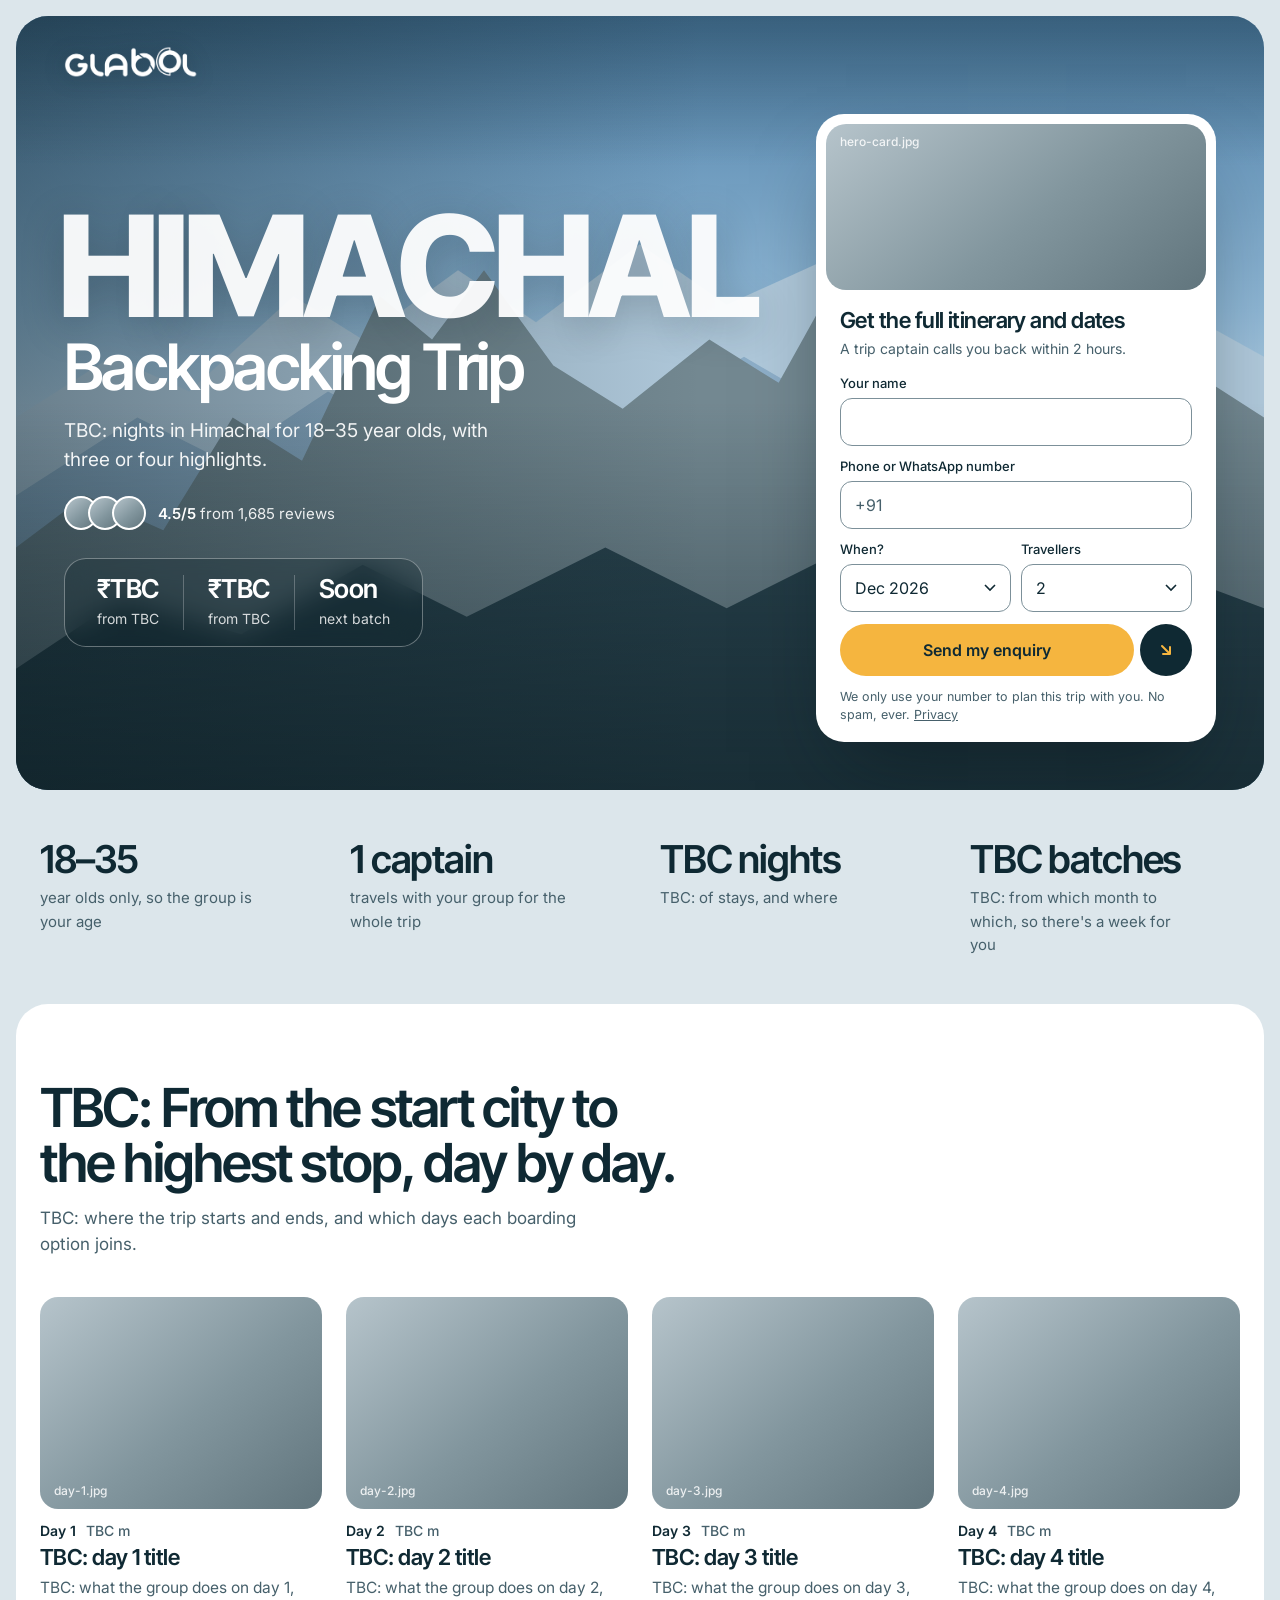
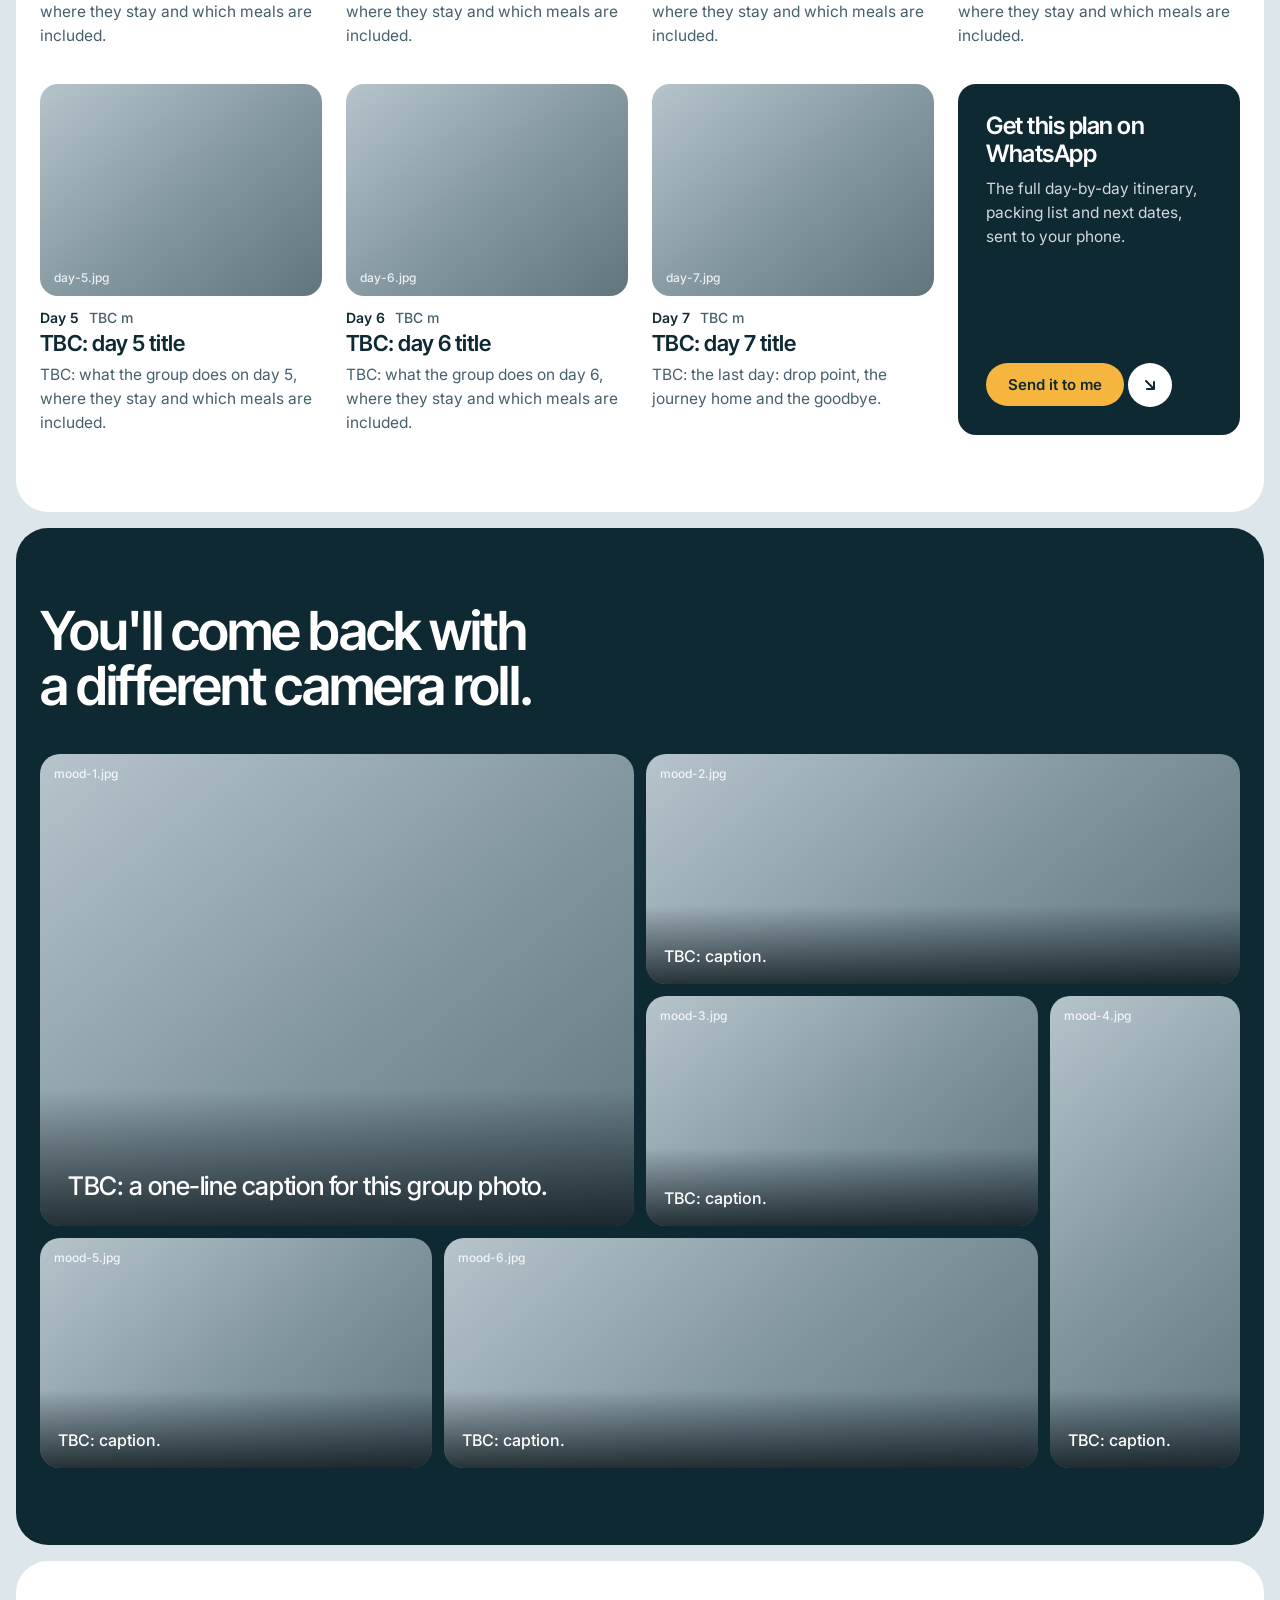
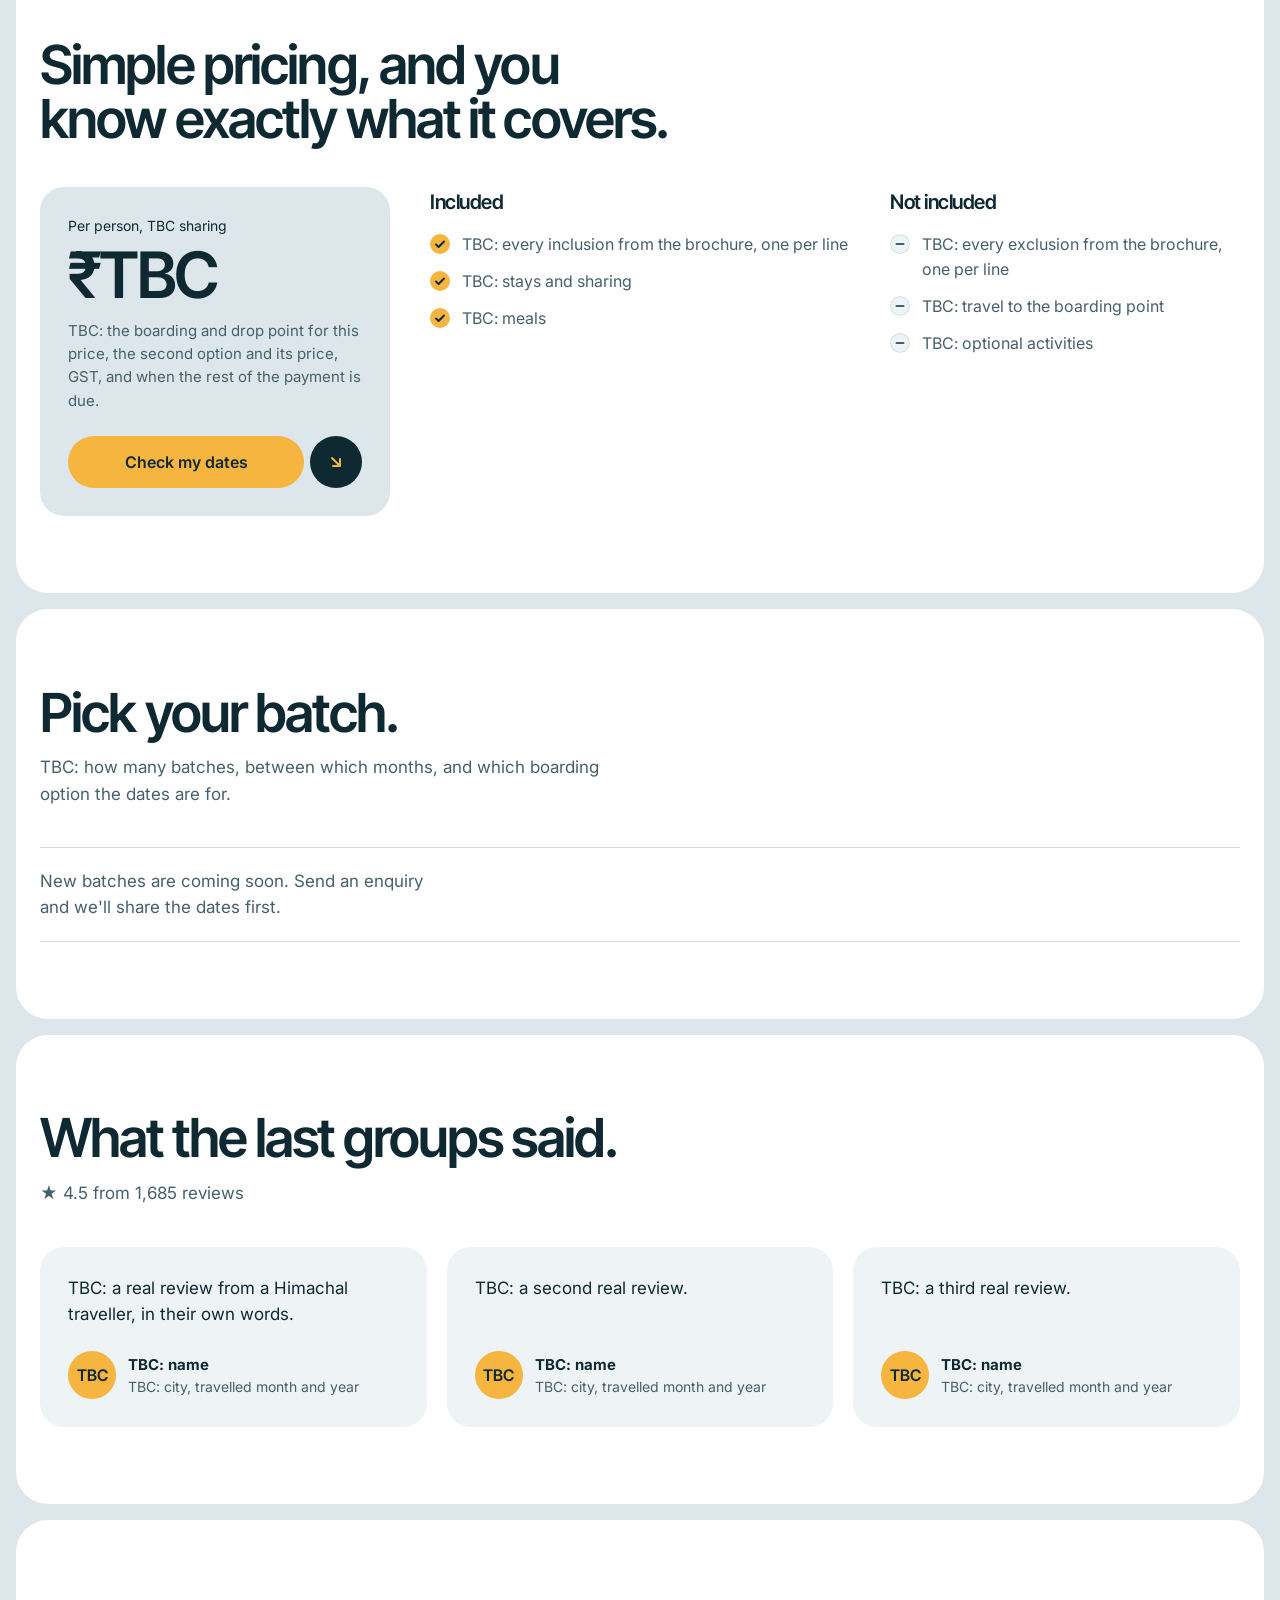
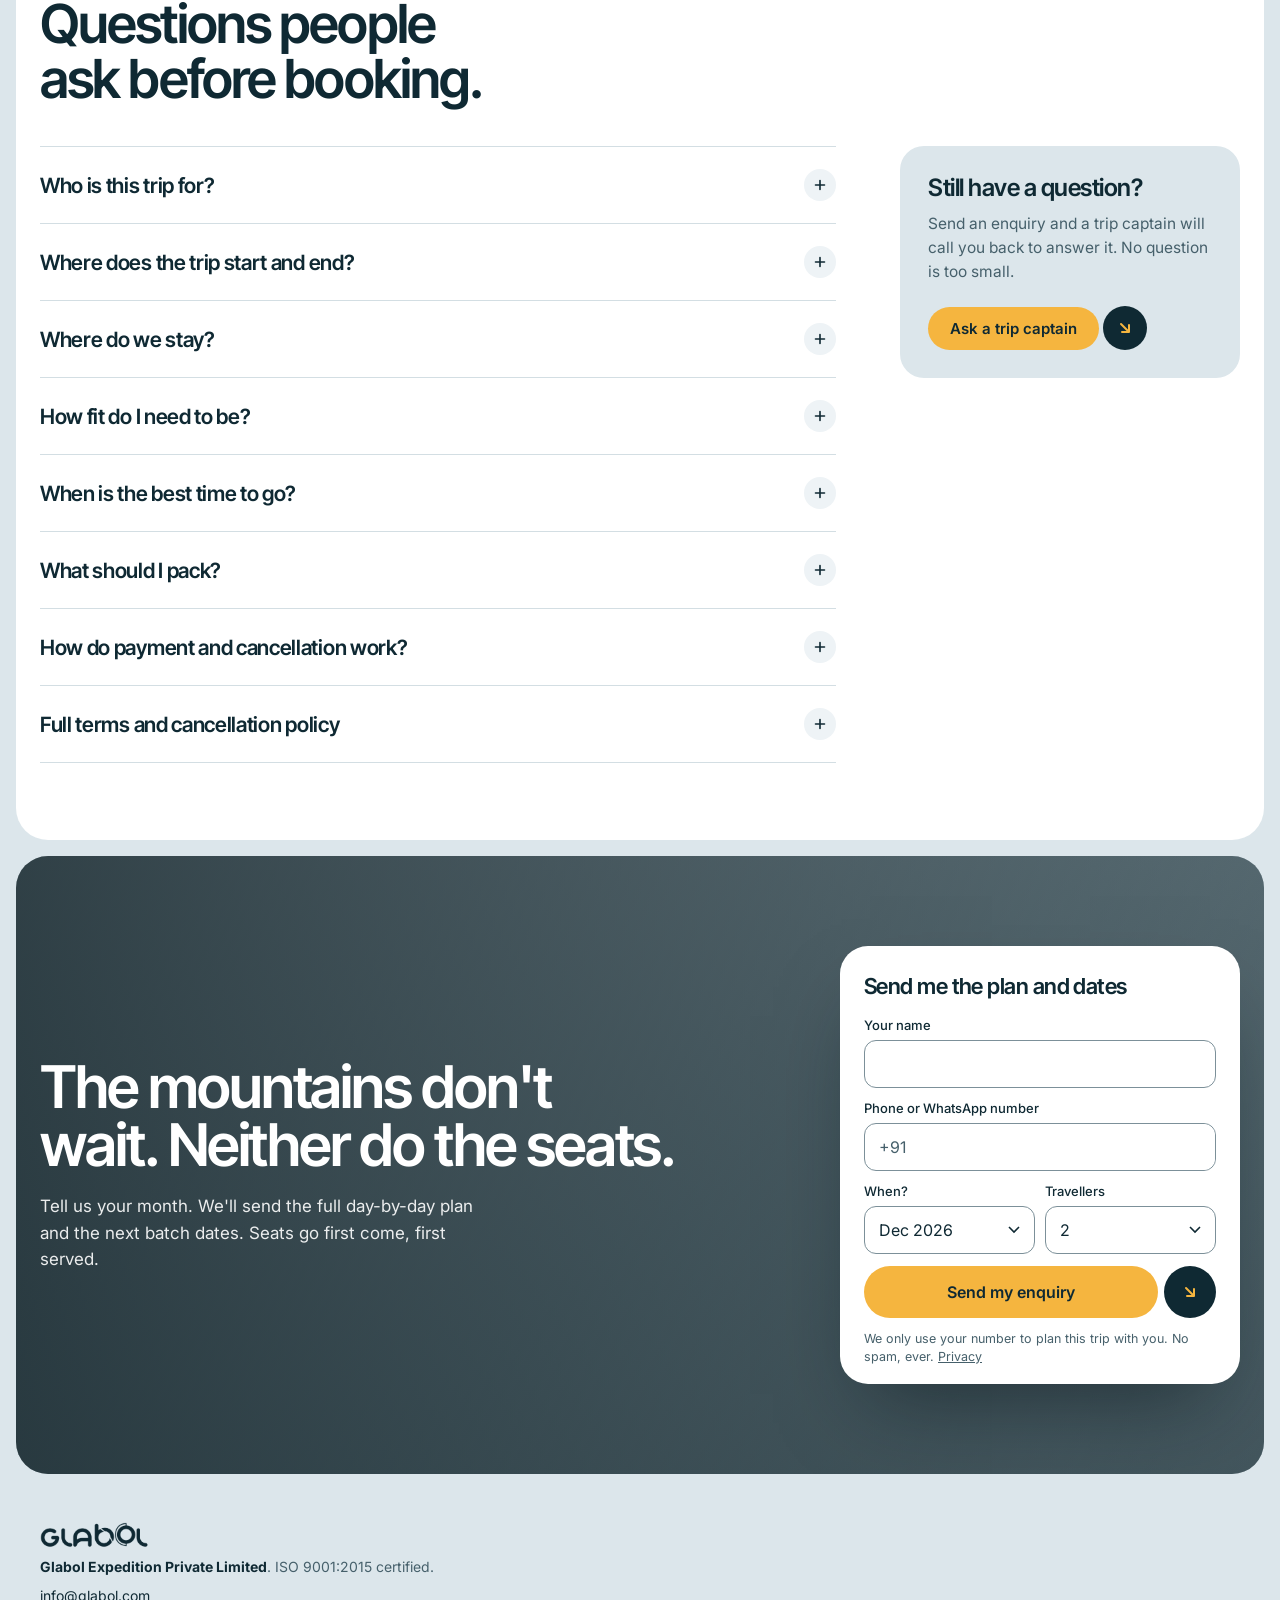
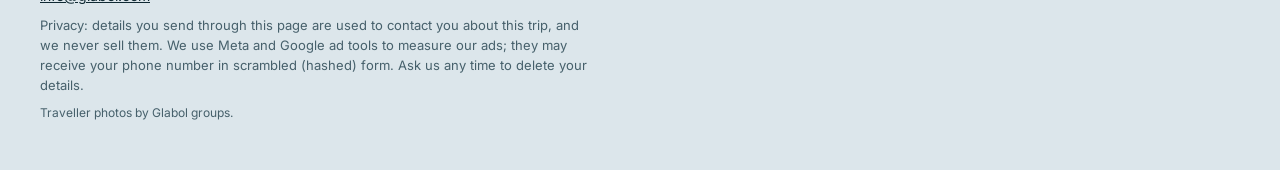
==== index.html @ ea0c6538 "Himachal landing page draft from the Kashmir template Same structure, enquiry form, Google Sheet, Gl" ====
<!doctype html>
<html lang="en-IN">
<head>
  <meta charset="utf-8">
  <meta name="viewport" content="width=device-width, initial-scale=1">
  <!-- Google Tag Manager -->
  <script>(function(w,d,s,l,i){w[l]=w[l]||[];w[l].push({'gtm.start':
  new Date().getTime(),event:'gtm.js'});var f=d.getElementsByTagName(s)[0],
  j=d.createElement(s),dl=l!='dataLayer'?'&l='+l:'';j.async=true;j.src=
  'https://www.googletagmanager.com/gtm.js?id='+i+dl;f.parentNode.insertBefore(j,f);
  })(window,document,'script','dataLayer','GTM-TTXFHSF9');</script>
  <!-- End Google Tag Manager -->
  <!--
    DRAFT. Every "TBC" on this page is waiting for the Himachal brochure, photos or the owner.
    tools/build-zip.py lists them and won't build the upload while any remain.
  -->
  <title>Himachal Backpacking Trip from ₹TBC | Glabol</title>
  <meta name="robots" content="noindex"><!-- TBC: delete this line at launch; it keeps the draft out of Google -->
  <meta name="description" content="TBC: one or two sentences from the brochure: nights, age group, highlights, both prices and what's included.">
  <meta name="theme-color" content="#DCE6EB">

  <!-- TBC: confirm the subdomain (himachal.glabol.com) -->
  <meta property="og:type" content="website">
  <meta property="og:title" content="Himachal Backpacking Trip from ₹TBC">
  <meta property="og:description" content="TBC: nights in Himachal with a group of 18–35 year olds, the highlights and the boarding points.">
  <meta property="og:image" content="https://himachal.glabol.com/images/hero.jpg">
  <meta property="og:url" content="https://himachal.glabol.com/">
  <link rel="canonical" href="https://himachal.glabol.com/">

  <link rel="preconnect" href="https://fonts.googleapis.com">
  <link rel="preconnect" href="https://fonts.gstatic.com" crossorigin>
  <link rel="stylesheet" href="https://fonts.googleapis.com/css2?family=Inter+Tight:wght@500;600;800&family=Inter:wght@400;500;600&display=swap">
  <link rel="preload" as="image" href="images/hero.jpg" fetchpriority="high">
  <link rel="stylesheet" href="palette.css?v=d22a79d6">
  <link rel="stylesheet" href="styles.css?v=3f8e70ad">

  <script type="application/ld+json">
  {
    "@context": "https://schema.org",
    "@type": "TouristTrip",
    "name": "Himachal Backpacking Trip",
    "description": "TBC: group trip for 18–35 year olds: nights, places and boarding points from the brochure.",
    "touristType": "Backpackers aged 18–35",
    "provider": {"@type": "Organization", "name": "Glabol Expedition Private Limited", "email": "info@glabol.com", "url": "https://www.glabol.com"},
    "itinerary": {
      "@type": "ItemList",
      "itemListElement": [
        {"@type": "ListItem", "position": 1, "item": {"@type": "Place", "name": "TBC: one place per day, in order"}}
      ]
    },
    "offers": [
      {"@type": "Offer", "name": "TBC: boarding point of the lowest price", "price": "TBC", "priceCurrency": "INR"},
      {"@type": "Offer", "name": "TBC: the second option, if there is one", "price": "TBC", "priceCurrency": "INR"}
    ]
  }
  </script>
</head>
<body>
  <!-- Google Tag Manager (noscript) -->
  <noscript><iframe src="https://www.googletagmanager.com/ns.html?id=GTM-TTXFHSF9" height="0" width="0" style="display:none;visibility:hidden"></iframe></noscript>
  <!-- End Google Tag Manager (noscript) -->
  <a class="skip" href="#enquire">Skip to enquiry form</a>

  <!-- ============ HERO ============ -->
  <header class="hero" id="hero">
    <div class="hero-art" aria-hidden="true">
      <!-- Drawn fallback, shown until images/hero.jpg exists -->
      <svg class="ridge ridge-back" viewBox="0 0 1440 900" preserveAspectRatio="xMidYMax slice">
        <path class="ridge-1" d="M0 470 L110 400 L200 440 L320 330 L400 380 L510 300 L600 360 L720 270 L820 340 L930 290 L1040 370 L1160 300 L1260 390 L1350 350 L1440 400 V900 H0Z"/>
        <path class="ridge-2" d="M0 560 L140 470 L240 520 L360 440 L470 500 L590 420 L700 480 L840 400 L960 470 L1080 410 L1200 480 L1320 430 L1440 490 V900 H0Z"/>
      </svg>
      <img class="hero-photo" src="images/hero.jpg" alt="" width="2000" height="1333" fetchpriority="high" decoding="async" onerror="this.closest('.hero').classList.add('no-photo');this.remove()">
      <svg class="ridge ridge-front" viewBox="0 0 1440 900" preserveAspectRatio="xMidYMax slice">
        <path class="ridge-3" d="M0 620 L80 560 L170 600 L250 470 L330 520 L420 330 L480 380 L540 300 L620 410 L700 460 L800 380 L880 430 L980 250 L1050 330 L1120 300 L1210 420 L1300 380 L1440 470 V900 H0Z"/>
        <path class="ridge-4" d="M0 760 L120 680 L260 720 L400 640 L520 700 L680 620 L820 690 L980 610 L1120 680 L1280 630 L1440 690 V900 H0Z"/>
      </svg>
      <div class="hero-shade"></div>
    </div>

    <nav class="topbar" aria-label="Primary">
      <a class="brand" href="#hero">
        <img src="images/logo-glabol.png" alt="Glabol" width="640" height="153">
      </a>
      <div class="topbar-actions">
        <a class="btn btn-sm topbar-enquire" href="#enquire" data-focus-form>
          <span class="btn-label">Enquire</span>
          <span class="btn-arrow" aria-hidden="true"><svg viewBox="0 0 20 20"><path d="M6 6 L14 14 M14 7 V14 H7"/></svg></span>
        </a>
      </div>
    </nav>

    <div class="hero-grid">
      <div class="hero-copy">
        <h1 class="hero-title"><span class="h1-place" style="--wordmark-size: 20cqw">Himachal</span> Backpacking Trip</h1>
        <p class="hero-sub" id="hero-sub">TBC: nights in Himachal for 18–35 year olds, with three or four highlights.</p>
        <div class="rating-line">
          <span class="avatars" aria-hidden="true">
            <span class="ph" data-label=""><img src="images/avatar-1.jpg" alt="" width="80" height="80" onerror="this.remove()"></span>
            <span class="ph" data-label=""><img src="images/avatar-2.jpg" alt="" width="80" height="80" onerror="this.remove()"></span>
            <span class="ph" data-label=""><img src="images/avatar-3.jpg" alt="" width="80" height="80" onerror="this.remove()"></span>
          </span>
          <!-- TBC: confirm that 4.5/5 from 1,685 reviews covers Himachal too (also in the reviews heading) -->
          <p><strong>4.5/5</strong> from 1,685 reviews</p>
        </div>
        <dl class="hero-facts">
          <div><dt>₹TBC</dt><dd>from TBC</dd></div>
          <div><dt>₹TBC</dt><dd>from TBC</dd></div>
          <div><dt id="next-batch">Soon</dt><dd>next batch</dd></div>
        </dl>
      </div>

      <section class="form-card" id="enquire" aria-labelledby="enquire-title">
        <div class="form-card-photo ph" data-label="hero-card.jpg">
          <img src="images/hero-card.jpg" alt="TBC: describe the group photo" width="800" height="360" decoding="async" onerror="this.remove()">
        </div>
        <div class="form-card-body">
          <h2 class="form-card-title" id="enquire-title">Get the full itinerary and dates</h2>
          <p class="form-card-note">A trip captain calls you back within 2 hours.</p>
          <form class="lead-form" novalidate>
            <div class="field">
              <label for="h-name">Your name</label>
              <input id="h-name" name="name" type="text" autocomplete="name" required>
              <p class="field-error" aria-live="polite"></p>
            </div>
            <div class="field">
              <label for="h-phone">Phone or WhatsApp number</label>
              <div class="phone">
                <span aria-hidden="true">+91</span>
                <input id="h-phone" name="phone" type="tel" inputmode="numeric" autocomplete="tel-national" maxlength="14" required>
              </div>
              <p class="field-error" aria-live="polite"></p>
            </div>
            <div class="field-row">
              <div class="field">
                <label for="h-month">When?</label>
                <select id="h-month" name="month" data-month-select></select>
              </div>
              <div class="field">
                <label for="h-group">Travellers</label>
                <select id="h-group" name="group_size">
                  <option>Just me</option>
                  <option selected>2</option>
                  <option>3–4</option>
                  <option>5 or more</option>
                </select>
              </div>
            </div>
            <button class="btn btn-block" type="submit">
              <span class="btn-label">Send my enquiry</span>
              <span class="btn-arrow" aria-hidden="true"><svg viewBox="0 0 20 20"><path d="M6 6 L14 14 M14 7 V14 H7"/></svg></span>
            </button>
            <p class="form-status" role="status"></p>
            <p class="form-privacy">We only use your number to plan this trip with you. No spam, ever. <a href="#privacy">Privacy</a></p>
          </form>
        </div>
      </section>

    </div>
  </header>

  <main>
    <!-- ============ PROOF ============ -->
    <section class="panel proof" aria-label="Why travellers pick us">
      <!-- TBC: four true figures from the brochure. The first two are Glabol-wide; check them too. -->
      <dl class="proof-list">
        <div><dt>18–35</dt><dd>year olds only, so the group is your age</dd></div>
        <div><dt>1 captain</dt><dd>travels with your group for the whole trip</dd></div>
        <div><dt>TBC nights</dt><dd>TBC: of stays, and where</dd></div>
        <div><dt>TBC batches</dt><dd>TBC: from which month to which, so there's a week for you</dd></div>
      </dl>
    </section>

    <!-- ============ ROUTE (signature) ============ -->
    <section class="panel route" aria-labelledby="route-title">
      <div class="section-head">
        <h2 id="route-title">TBC: From the start city to the highest stop, day by day.</h2>
        <p>TBC: where the trip starts and ends, and which days each boarding option joins.</p>
      </div>
      <!-- TBC: altitude chart. Once the itinerary arrives, uncomment this and give one ["Place", metres] stop per day.
           Days that share a card still get their own stop. Leave it out if the trip doesn't climb.
      <div class="profile-scroll">
        <svg class="profile" id="profile" viewBox="0 0 1000 340" role="img" aria-label="Altitude profile: day 1 Place 0 m, day 2 Place 0 m"
          data-stops='[["Day 1 place",0],["Day 2 place",0]]'></svg>
      </div>
      <p class="profile-hint" aria-hidden="true">Swipe to see all the days &rarr;</p>
      -->
      <ol class="days">
        <li class="day">
          <div class="ph" data-label="day-1.jpg"><img src="images/day-1.jpg" alt="TBC: what the photo shows" width="800" height="600" loading="lazy" decoding="async" onerror="this.remove()"></div>
          <p class="day-num">Day 1 <span>TBC m</span></p>
          <h3>TBC: day 1 title</h3>
          <p>TBC: what the group does on day 1, where they stay and which meals are included.</p>
        </li>
        <li class="day">
          <div class="ph" data-label="day-2.jpg"><img src="images/day-2.jpg" alt="TBC: what the photo shows" width="800" height="600" loading="lazy" decoding="async" onerror="this.remove()"></div>
          <p class="day-num">Day 2 <span>TBC m</span></p>
          <h3>TBC: day 2 title</h3>
          <p>TBC: what the group does on day 2, where they stay and which meals are included.</p>
        </li>
        <li class="day">
          <div class="ph" data-label="day-3.jpg"><img src="images/day-3.jpg" alt="TBC: what the photo shows" width="800" height="600" loading="lazy" decoding="async" onerror="this.remove()"></div>
          <p class="day-num">Day 3 <span>TBC m</span></p>
          <h3>TBC: day 3 title</h3>
          <p>TBC: what the group does on day 3, where they stay and which meals are included.</p>
        </li>
        <li class="day">
          <div class="ph" data-label="day-4.jpg"><img src="images/day-4.jpg" alt="TBC: what the photo shows" width="800" height="600" loading="lazy" decoding="async" onerror="this.remove()"></div>
          <p class="day-num">Day 4 <span>TBC m</span></p>
          <h3>TBC: day 4 title</h3>
          <p>TBC: what the group does on day 4, where they stay and which meals are included.</p>
        </li>
        <li class="day">
          <div class="ph" data-label="day-5.jpg"><img src="images/day-5.jpg" alt="TBC: what the photo shows" width="800" height="600" loading="lazy" decoding="async" onerror="this.remove()"></div>
          <p class="day-num">Day 5 <span>TBC m</span></p>
          <h3>TBC: day 5 title</h3>
          <p>TBC: what the group does on day 5, where they stay and which meals are included.</p>
        </li>
        <li class="day">
          <div class="ph" data-label="day-6.jpg"><img src="images/day-6.jpg" alt="TBC: what the photo shows" width="800" height="600" loading="lazy" decoding="async" onerror="this.remove()"></div>
          <p class="day-num">Day 6 <span>TBC m</span></p>
          <h3>TBC: day 6 title</h3>
          <p>TBC: what the group does on day 6, where they stay and which meals are included.</p>
        </li>
        <li class="day">
          <div class="ph" data-label="day-7.jpg"><img src="images/day-7.jpg" alt="TBC: what the photo shows" width="800" height="600" loading="lazy" decoding="async" onerror="this.remove()"></div>
          <p class="day-num">Day 7 <span>TBC m</span></p>
          <h3>TBC: day 7 title</h3>
          <p>TBC: the last day: drop point, the journey home and the goodbye.</p>
        </li>
        <li class="day-cta">
          <h3>Get this plan on WhatsApp</h3>
          <p>The full day-by-day itinerary, packing list and next dates, sent to your phone.</p>
          <a class="btn btn-sm" href="#enquire" data-focus-form>
            <span class="btn-label">Send it to me</span>
            <span class="btn-arrow" aria-hidden="true"><svg viewBox="0 0 20 20"><path d="M6 6 L14 14 M14 7 V14 H7"/></svg></span>
          </a>
        </li>
      </ol>
    </section>

    <!-- ============ FEEL ============ -->
    <section class="feel" aria-labelledby="feel-title">
      <div class="section-head section-head-dark">
        <h2 id="feel-title">You'll come back with a different camera roll.</h2>
      </div>
      <div class="mosaic">
        <figure class="tile tile-a ph" data-label="mood-1.jpg"><img src="images/mood-1.jpg" alt="TBC: what the photo shows" width="1024" height="576" loading="lazy" decoding="async" onerror="this.remove()"><figcaption>TBC: a one-line caption for this group photo.</figcaption></figure>
        <figure class="tile tile-b ph" data-label="mood-2.jpg"><img src="images/mood-2.jpg" alt="TBC: what the photo shows" width="900" height="362" loading="lazy" decoding="async" onerror="this.remove()"><figcaption>TBC: caption.</figcaption></figure>
        <figure class="tile tile-c ph" data-label="mood-3.jpg"><img src="images/mood-3.jpg" alt="TBC: what the photo shows" width="760" height="567" loading="lazy" decoding="async" onerror="this.remove()"><figcaption>TBC: caption.</figcaption></figure>
        <figure class="tile tile-d ph" data-label="mood-4.jpg"><img src="images/mood-4.jpg" alt="TBC: what the photo shows" width="640" height="800" loading="lazy" decoding="async" onerror="this.remove()"><figcaption>TBC: caption.</figcaption></figure>
        <figure class="tile tile-e ph" data-label="mood-5.jpg"><img src="images/mood-5.jpg" alt="TBC: what the photo shows" width="760" height="527" loading="lazy" decoding="async" onerror="this.remove()"><figcaption>TBC: caption.</figcaption></figure>
        <figure class="tile tile-f ph" data-label="mood-6.jpg"><img src="images/mood-6.jpg" alt="TBC: what the photo shows" width="900" height="661" loading="lazy" decoding="async" onerror="this.remove()"><figcaption>TBC: caption.</figcaption></figure>
      </div>
    </section>

    <!-- ============ PRICE ============ -->
    <section class="panel price" aria-labelledby="price-title">
      <div class="section-head">
        <h2 id="price-title">Simple pricing, and you know exactly what it covers.</h2>
      </div>
      <div class="price-grid">
        <div class="price-box">
          <p class="price-from">Per person, TBC sharing</p>
          <p class="price-amount">₹TBC</p>
          <p class="price-alt">TBC: the boarding and drop point for this price, the second option and its price, GST, and when the rest of the payment is due.</p>
          <a class="btn btn-block" href="#enquire" data-focus-form>
            <span class="btn-label">Check my dates</span>
            <span class="btn-arrow" aria-hidden="true"><svg viewBox="0 0 20 20"><path d="M6 6 L14 14 M14 7 V14 H7"/></svg></span>
          </a>
        </div>
        <div class="incl">
          <h3>Included</h3>
          <ul class="list-yes">
            <li>TBC: every inclusion from the brochure, one per line</li>
            <li>TBC: stays and sharing</li>
            <li>TBC: meals</li>
          </ul>
        </div>
        <div class="incl">
          <h3>Not included</h3>
          <ul class="list-no">
            <li>TBC: every exclusion from the brochure, one per line</li>
            <li>TBC: travel to the boarding point</li>
            <li>TBC: optional activities</li>
          </ul>
        </div>
      </div>
    </section>

    <!-- ============ DEPARTURES ============ -->
    <section class="panel departures" aria-labelledby="dep-title">
      <div class="section-head">
        <h2 id="dep-title">Pick your batch.</h2>
        <p>TBC: how many batches, between which months, and which boarding option the dates are for.</p>
      </div>
      <ul class="dep-list" id="dep-list">
        <!-- TBC: one row per batch from the brochure, in date order. data-start is the first day; data-month
             matches the "When?" list. Past batches hide themselves and the first upcoming one is marked "Next batch".
        <li data-start="YYYY-MM-DD"><span class="dep-date">D–D Mon YYYY</span><span class="dep-note">Season · Fri to Thu</span><span class="dep-seats">Batch 1</span><a class="dep-hold" href="#enquire" data-month="Mon YYYY">Pick this batch</a></li>
        -->
      </ul>
      <button type="button" class="dep-more" id="dep-more" hidden>Show all batch dates</button>
    </section>

    <!-- ============ REVIEWS ============ -->
    <section class="panel reviews" aria-labelledby="rev-title">
      <div class="section-head">
        <h2 id="rev-title">What the last groups said.</h2>
        <p>★ 4.5 from 1,685 reviews</p>
      </div>
      <div class="review-list">
        <blockquote class="review">
          <p>TBC: a real review from a Himachal traveller, in their own words.</p>
          <footer><span class="initials" aria-hidden="true">TBC</span><span><strong>TBC: name</strong> TBC: city, travelled month and year</span></footer>
        </blockquote>
        <blockquote class="review">
          <p>TBC: a second real review.</p>
          <footer><span class="initials" aria-hidden="true">TBC</span><span><strong>TBC: name</strong> TBC: city, travelled month and year</span></footer>
        </blockquote>
        <blockquote class="review">
          <p>TBC: a third real review.</p>
          <footer><span class="initials" aria-hidden="true">TBC</span><span><strong>TBC: name</strong> TBC: city, travelled month and year</span></footer>
        </blockquote>
      </div>
    </section>

    <!-- ============ FAQ ============ -->
    <section class="panel faq" aria-labelledby="faq-title">
      <div class="section-head">
        <h2 id="faq-title">Questions people ask before booking.</h2>
      </div>
      <div class="faq-grid">
      <!-- TBC: "Who is this trip for?" and the full terms are Glabol-wide, kept from the Kashmir brochure.
           Check both against the Himachal brochure, and add any trip questions it answers. -->
      <div class="faq-list">
        <details>
          <summary>Who is this trip for?</summary>
          <p>Glabol trips are only for 18–35 year olds, so you travel with a group of young people who are fun and easy to get along with. Getting friends to commit to a trip is hard, so plenty of people join solo when others back out. You may set off with a bunch of strangers, but you'll come back with a family.</p>
        </details>
        <details>
          <summary>Where does the trip start and end?</summary>
          <p>TBC: the boarding and drop points, the price of each option, and how the journey to the start works.</p>
        </details>
        <details>
          <summary>Where do we stay?</summary>
          <p>TBC: the stays night by night (hotel, camp or homestay), the sharing and what each room has.</p>
        </details>
        <details>
          <summary>How fit do I need to be?</summary>
          <p>TBC: any treks or long walks, and which activities are optional.</p>
        </details>
        <details>
          <summary>When is the best time to go?</summary>
          <p>TBC: the season, the weather by month and anything that changes in snow or rain.</p>
        </details>
        <details>
          <summary>What should I pack?</summary>
          <p>TBC: the brochure's packing list, and the ID to carry.</p>
        </details>
        <details>
          <summary>How do payment and cancellation work?</summary>
          <p>TBC: the booking amount, when the rest is due, and the cancellation charges.</p>
        </details>
        <details>
          <summary>Full terms and cancellation policy</summary>
          <h4>Terms and conditions</h4>
          <ul>
            <li>All bookings are on a first come, first served basis.</li>
            <li>Bookings can't be transferred or adjusted. Only the names given at confirmation can travel.</li>
            <li>You can reschedule if you tell us at least 45 days before the trip, subject to availability on your preferred dates.</li>
            <li>If you cancel, the booking amount isn't refunded or adjusted in any case.</li>
            <li>Photos and videos made on Glabol trips, by Glabol's content creators or by travellers, belong to Glabol and may be used in its advertising on any platform.</li>
            <li>IDs are verified before boarding, and nobody boards without a valid government ID. Carry an original ID proof (Aadhaar card, driving licence, voter ID or passport) throughout the journey.</li>
            <li>Glabol may rearrange the itinerary or transport because of unavoidable events such as weather, the political situation or local union disputes.</li>
            <li>Glabol isn't responsible for man-made or natural calamities. All sports are safe, approved by the state ministry and run by trained professionals, but Glabol isn't liable for injuries or accidents during adventure sports or travel.</li>
            <li>Tell Glabol in advance about any change to your booking.</li>
            <li>If the weather is unsuitable or local government rules change, activities may be rescheduled or cancelled without notice.</li>
            <li>Mischief or inappropriate behaviour isn't tolerated, and Glabol may cancel such bookings at any time during the trip without a refund.</li>
            <li>Glabol can cancel the trip or an individual booking without prior notice.</li>
          </ul>
          <h4>Cancellation policy</h4>
          <ul>
            <li>Pay the remaining amount at least 20 days before the trip, or the system cancels the booking automatically.</li>
            <li>The booking amount isn't refunded for any cancellation. On top of that, cancelling 30–45 days before the start date costs 50% of the trip cost, and cancelling within 30 days costs 100%.</li>
            <li>If weather, government restrictions or the local administration or union cancel some activities, we'll try to arrange a feasible alternative, but there's no refund.</li>
            <li>If government orders, harsh weather, protests, landslides or other unforeseen events disrupt the trip, we work out the best alternative plan, but no refunds are given.</li>
            <li>Extra costs caused by natural calamities or unforeseen events, such as rain, snowfall, earthquakes, landslides, strikes or bandhs, are paid by the traveller.</li>
            <li>Bookings and booking amounts can't be transferred or adjusted.</li>
          </ul>
        </details>
      </div>
      <aside class="faq-help" aria-labelledby="faq-help-title">
        <h3 id="faq-help-title">Still have a question?</h3>
        <p>Send an enquiry and a trip captain will call you back to answer it. No question is too small.</p>
        <a class="btn btn-sm" href="#enquire" data-focus-form>
          <span class="btn-label">Ask a trip captain</span>
          <span class="btn-arrow" aria-hidden="true"><svg viewBox="0 0 20 20"><path d="M6 6 L14 14 M14 7 V14 H7"/></svg></span>
        </a>
      </aside>
      </div>
    </section>

    <!-- ============ FINAL CTA ============ -->
    <section class="final" aria-labelledby="final-title">
      <div class="final-art ph" data-label="final.jpg" aria-hidden="true"><img src="images/final.jpg" alt="" width="960" height="922" loading="lazy" decoding="async" onerror="this.remove()"></div>
      <div class="final-grid">
        <div class="final-copy">
          <h2 id="final-title">The mountains don't wait. Neither do the seats.</h2>
          <p>Tell us your month. We'll send the full day-by-day plan and the next batch dates. Seats go first come, first served.</p>
        </div>
        <div class="form-card form-card-plain">
          <div class="form-card-body">
            <h3 class="form-card-title">Send me the plan and dates</h3>
            <form class="lead-form" novalidate>
              <div class="field">
                <label for="f-name">Your name</label>
                <input id="f-name" name="name" type="text" autocomplete="name" required>
                <p class="field-error" aria-live="polite"></p>
              </div>
              <div class="field">
                <label for="f-phone">Phone or WhatsApp number</label>
                <div class="phone">
                  <span aria-hidden="true">+91</span>
                  <input id="f-phone" name="phone" type="tel" inputmode="numeric" autocomplete="tel-national" maxlength="14" required>
                </div>
                <p class="field-error" aria-live="polite"></p>
              </div>
              <div class="field-row">
                <div class="field">
                  <label for="f-month">When?</label>
                  <select id="f-month" name="month" data-month-select></select>
                </div>
                <div class="field">
                  <label for="f-group">Travellers</label>
                  <select id="f-group" name="group_size">
                    <option>Just me</option>
                    <option selected>2</option>
                    <option>3–4</option>
                    <option>5 or more</option>
                  </select>
                </div>
              </div>
              <button class="btn btn-block" type="submit">
                <span class="btn-label">Send my enquiry</span>
                <span class="btn-arrow" aria-hidden="true"><svg viewBox="0 0 20 20"><path d="M6 6 L14 14 M14 7 V14 H7"/></svg></span>
              </button>
              <p class="form-status" role="status"></p>
              <p class="form-privacy">We only use your number to plan this trip with you. No spam, ever. <a href="#privacy">Privacy</a></p>
            </form>
          </div>
        </div>
      </div>
    </section>
  </main>

  <footer class="footer">
    <span class="footer-logo" role="img" aria-label="Glabol"></span>
    <p><strong>Glabol Expedition Private Limited</strong>. ISO 9001:2015 certified.</p>
    <p><a href="mailto:info@glabol.com">info@glabol.com</a></p>
    <p id="privacy" class="footer-small">Privacy: details you send through this page are used to contact you about this trip, and we never sell them. We use Meta and Google ad tools to measure our ads; they may receive your phone number in scrambled (hashed) form. Ask us any time to delete your details.</p>
    <!-- TBC: credit every free-licensed destination photo here (title, author, licence link), as on the Kashmir page -->
    <p class="footer-small footer-credits">Traveller photos by Glabol groups.</p>
  </footer>

  <!-- Mobile sticky actions -->
  <div class="sticky-bar" id="sticky-bar">
    <a class="btn btn-block" href="#enquire" data-focus-form>
      <span class="btn-label">Enquire now</span>
      <span class="btn-arrow" aria-hidden="true"><svg viewBox="0 0 20 20"><path d="M6 6 L14 14 M14 7 V14 H7"/></svg></span>
    </a>
  </div>

  <script src="site.js?v=75af50a0" defer></script>
  <script src="main.js?v=e18bd36f" defer></script>
</body>
</html>
---- palette.css ----
/* Himachal A · Snowline colours. Generated by tools/palette.py from palettes/himachal-a.json; edit that file, not this one. */
:root {
  --ground: #DCE6EB;
  --ground-soft: #EEF3F6;
  --ink: #0F2933;
  --text: #46606B;
  --line: #D3DEE3;
  --accent: #F5B53F;
  --on-accent: #0F2933;
  --alert: #A3261B;
  --alert-soft: #F7DEDA;
  --scrim-rgb: 10, 27, 33;
  --glass-rgb: 12, 33, 41;
  --shadow-rgb: 8, 20, 26;
  --caption-rgb: 7, 18, 23;
  --glow-rgb: 10, 29, 36;
  --accent-rgb: 245, 181, 63;
  --field-line: #7C9099;
  --chart-label: #46606B;
  --ph-1: #B6C4CB;
  --ph-2: #82969E;
  --ph-3: #61757D;
  --sky-1: #4E80A8;
  --sky-2: #8DB5D3;
  --sky-3: #D9E7EF;
  --ridge-1: #AFC8DA;
  --ridge-2: #8DAEC8;
  --ridge-3: #738891;
  --ridge-4: #2A444F;
  --icon-chevron: url("data:image/svg+xml,%3Csvg xmlns='http://www.w3.org/2000/svg' viewBox='0 0 12 8'%3E%3Cpath d='M1 1l5 5 5-5' fill='none' stroke='%230F2933' stroke-width='1.6'/%3E%3C/svg%3E");
  --icon-tick: url("data:image/svg+xml,%3Csvg xmlns='http://www.w3.org/2000/svg' viewBox='0 0 20 20'%3E%3Cpath d='M6 10.5l2.6 2.5L14 7.5' fill='none' stroke='%230F2933' stroke-width='2' stroke-linecap='round' stroke-linejoin='round'/%3E%3C/svg%3E");
  --icon-dash: url("data:image/svg+xml,%3Csvg xmlns='http://www.w3.org/2000/svg' viewBox='0 0 20 20'%3E%3Cpath d='M6.5 10h7' stroke='%2346606B' stroke-width='2' stroke-linecap='round'/%3E%3C/svg%3E");
  --icon-plus: url("data:image/svg+xml,%3Csvg xmlns='http://www.w3.org/2000/svg' viewBox='0 0 20 20'%3E%3Cpath d='M10 5v10M5 10h10' stroke='%230F2933' stroke-width='1.8' stroke-linecap='round'/%3E%3C/svg%3E");
}
---- styles.css ----
/* =========================================================
   Glabol Trip Pages: the stylesheet shared by every destination page.
   Destination colours (--ground, --ink, --accent…) come from palette.css,
   generated per destination by tools/palette.py. Only white is fixed here.
   ========================================================= */
:root {
  --snow: #FFFFFF;
  --glass: rgba(255, 255, 255, .16);
  --glass-line: rgba(255, 255, 255, .35);

  --display: "Inter Tight", "Inter", system-ui, sans-serif;
  --body: "Inter", system-ui, sans-serif;

  --frame: 16px;        /* gap between rounded frames and the viewport */
  --radius: 32px;
  --pad-x: max(24px, calc((100vw - 1200px) / 2 - var(--frame)));
}

*, *::before, *::after { box-sizing: border-box; }

html { scroll-behavior: smooth; -webkit-text-size-adjust: 100%; }
@media (prefers-reduced-motion: reduce) { html { scroll-behavior: auto; } }

body {
  margin: 0;
  background: var(--ground);
  color: var(--text);
  font: 400 17px/1.55 var(--body);
  -webkit-font-smoothing: antialiased;
}

img, svg { display: block; max-width: 100%; }
h1, h2, h3 { color: var(--ink); font-family: var(--display); font-weight: 600; letter-spacing: -0.025em; margin: 0; }
p { margin: 0; }
a { color: inherit; }

:focus-visible {
  outline: 3px solid var(--accent);
  outline-offset: 2px;
  box-shadow: 0 0 0 2px var(--ink);
  border-radius: 8px;
}

.skip {
  position: absolute; left: 16px; top: -60px; z-index: 100;
  background: var(--ink); color: var(--snow);
  padding: 10px 16px; border-radius: 999px; text-decoration: none;
}
.skip:focus { top: 16px; }

/* ---------- Image placeholders (shown until the owner's photo exists) ---------- */
.ph {
  position: relative;
  overflow: hidden;
  background: linear-gradient(140deg, var(--ph-1) 0%, var(--ph-2) 55%, var(--ph-3) 100%);
}
.ph::before {
  content: attr(data-label);
  position: absolute; left: 14px; bottom: 12px;
  font: 500 12px/1 var(--body);
  color: rgba(255, 255, 255, .85);
}
.ph img {
  position: relative; z-index: 1;
  width: 100%; height: 100%;
  object-fit: cover;
}

/* ---------- Buttons: lime pill + white arrow circle ---------- */
.btn {
  display: inline-flex; align-items: center; gap: 6px;
  text-decoration: none; color: var(--on-accent);
  font: 600 16px/1 var(--body);
  border: 0; padding: 0; background: none; cursor: pointer;
}
.btn-label {
  background: var(--accent);
  padding: 18px 28px;
  border-radius: 999px;
}
.btn-arrow {
  display: grid; place-items: center;
  width: 52px; height: 52px; flex: none;
  border-radius: 50%;
  background: var(--snow);
  transition: transform .25s ease;
}
.btn-arrow svg { width: 20px; height: 20px; fill: none; stroke: var(--ink); stroke-width: 2; stroke-linecap: round; stroke-linejoin: round; }
.btn:hover .btn-arrow { transform: rotate(-45deg); }
.btn[disabled] { cursor: progress; opacity: .7; }

.btn-sm { font-size: 15px; gap: 4px; }
.btn-sm .btn-label { padding: 14px 22px; }
.btn-sm .btn-arrow { width: 44px; height: 44px; }

.btn-block { display: flex; width: 100%; }
.btn-block .btn-label { flex: 1; text-align: center; }
/* inside white cards the arrow needs an edge to read as a circle */
.form-card .btn-arrow, .price-box .btn-arrow { background: var(--ink); }
.form-card .btn-arrow svg, .price-box .btn-arrow svg { stroke: var(--accent); }

/* =========================================================
   HERO
   ========================================================= */
.hero {
  position: relative;
  isolation: isolate;
  margin: var(--frame);
  border-radius: var(--radius);
  overflow: hidden;
  display: flex; flex-direction: column;
  color: var(--snow);
}

.hero-art {
  position: absolute; inset: 0; z-index: -1;
  background: linear-gradient(180deg, var(--sky-1) 0%, var(--sky-2) 38%, var(--sky-3) 70%);
}
.ridge, .hero-photo, .hero-shade { position: absolute; inset: 0; width: 100%; height: 100%; }
/* Mirrored so the tall peak sits on the right, behind the form, and the left
   side (where the headline is) is open sky */
.hero-photo { object-fit: cover; object-position: center 15%; transform: scaleX(-1); }
.ridge-back  { z-index: 0; }
.ridge-1 { fill: var(--ridge-1); } .ridge-2 { fill: var(--ridge-2); }
.ridge-3 { fill: var(--ridge-3); } .ridge-4 { fill: var(--ridge-4); }
.hero-photo  { z-index: 1; }
.ridge-front { z-index: 2; display: none; }
.hero-shade  {
  z-index: 3;
  background:
    linear-gradient(180deg, rgba(var(--scrim-rgb), .32) 0, rgba(var(--scrim-rgb), 0) 150px),
    linear-gradient(0deg, rgba(var(--scrim-rgb), .55) 0%, rgba(var(--scrim-rgb), 0) 50%),
    linear-gradient(90deg, rgba(var(--scrim-rgb), .42) 0%, rgba(var(--scrim-rgb), 0) 55%);
}
/* No photo yet: drawn ridges stand in */
.hero.no-photo .ridge-front { display: block; }

/* ---------- Header: logo and phone straight on the photo, lined up with the content below ---------- */
.topbar {
  position: relative; z-index: 2;
  display: flex; align-items: center; justify-content: space-between; gap: 16px;
  padding: 30px 48px 0;
}
.brand { display: flex; align-items: center; text-decoration: none; }
.brand img { height: 32px; width: auto; filter: drop-shadow(0 2px 10px rgba(var(--glow-rgb), .3)); }

/* Logo on light backgrounds: the white PNG used as a mask, filled with Forest */
.footer-logo {
  display: block;
  width: 110px; height: 26px;
  background: var(--ink);
  -webkit-mask: url("images/logo-glabol.png") left center / contain no-repeat;
  mask: url("images/logo-glabol.png") left center / contain no-repeat;
}
.topbar-actions { display: flex; align-items: center; gap: 20px; }
/* On desktop the form is already on screen, so the header doesn't repeat it */
.topbar .topbar-enquire { display: none; }

/* ---------- Hero content ----------
   Two columns, both centred vertically: the left column is one tight block
   (wordmark, Backpacking Trip, line, rating, facts), the form sits on the right. */
.hero-grid {
  position: relative; z-index: 1;
  flex: 1;
  display: grid;
  grid-template-columns: minmax(0, 1fr) minmax(340px, 400px);
  align-items: center;
  gap: 48px;
  padding: 36px 48px 48px;
}
.form-card { justify-self: end; width: 100%; }

.hero-title {
  color: var(--snow);
  font-size: clamp(44px, 5vw, 80px);
  line-height: .95;
  letter-spacing: -0.04em;
  margin-bottom: 20px;
}
/* The destination name as a giant word, sized so it fills the left column but
   never reaches the form (viewport minus frame, padding, form and gap).
   Each page sets --wordmark-size on the word: about 161 / letters, in cqw
   (KASHMIR 23cqw, HIMACHAL 20cqw), so it fills the column at any screen width. */
.h1-place {
  display: block;
  font-size: clamp(56px, var(--wordmark-size, 23cqw), 230px);
  font-weight: 800;
  line-height: .8;
  letter-spacing: -0.045em;
  text-transform: uppercase;
  color: rgba(255, 255, 255, .94);
  text-shadow: 0 8px 40px rgba(var(--glow-rgb), .25);
  margin: 0 0 14px -0.04em;
}
.hero-copy { container-type: inline-size; }
.hero-sub { max-width: 36ch; font-size: 19px; line-height: 1.5; color: rgba(255, 255, 255, .92); margin-bottom: 22px; }

/* Rating: one quiet line */
.rating-line { display: flex; align-items: center; gap: 12px; font-size: 15px; color: rgba(255, 255, 255, .9); margin-bottom: 28px; }
.rating-line strong { color: var(--snow); font-weight: 600; }

/* Trip facts: price, duration, next departure */
.hero-facts {
  display: grid; grid-template-columns: repeat(3, auto); justify-content: start;
  margin: 0; padding: 16px 8px;
  width: fit-content;
  border-radius: 22px;
  background: rgba(var(--glass-rgb), .28);
  border: 1px solid var(--glass-line);
  -webkit-backdrop-filter: blur(14px);
  backdrop-filter: blur(14px);
}
.hero-facts div { padding: 0 24px; }
.hero-facts div + div { border-left: 1px solid rgba(255, 255, 255, .25); }
.hero-facts dt { font: 600 26px/1.1 var(--display); letter-spacing: -0.02em; color: var(--snow); }
.hero-facts dd { margin: 4px 0 0; font-size: 14px; color: rgba(255, 255, 255, .82); white-space: nowrap; }

/* ---------- Form card (the floating white card) ---------- */
.form-card {
  background: var(--snow);
  color: var(--text);
  border-radius: 28px;
  padding: 10px;
  box-shadow: 0 40px 80px -30px rgba(var(--shadow-rgb), .55);
  scroll-margin-top: 24px;
}
.form-card-photo {
  border-radius: 20px;
  aspect-ratio: 16 / 7;
}
.form-card-photo img { object-position: center 30%; }
.form-card-photo::before { top: 12px; bottom: auto; }
.form-card-body { padding: 18px 14px 8px; }
.form-card-title { font-size: 22px; line-height: 1.15; margin-bottom: 4px; }
.form-card-note { font-size: 14px; margin-bottom: 16px; }

.lead-form { display: grid; gap: 12px; }
.field label { display: block; font: 500 13px/1.3 var(--body); color: var(--ink); margin-bottom: 6px; }
.field input, .field select, .phone {
  width: 100%;
  height: 48px;
  border: 1px solid var(--field-line);
  border-radius: 12px;
  background: var(--snow);
  color: var(--ink);
  font: 400 16px var(--body);
  padding: 0 14px;
}
.field select {
  appearance: none;
  background-image: var(--icon-chevron);
  background-repeat: no-repeat;
  background-position: right 14px center;
  background-size: 12px;
  padding-right: 34px;
}
.phone { display: flex; align-items: center; gap: 8px; padding: 0 0 0 14px; }
.phone span { color: var(--text); font-size: 16px; }
.phone input { border: 0; height: 100%; padding: 0 14px 0 0; border-radius: 0 12px 12px 0; }
.field input:focus, .field select:focus, .phone:focus-within {
  outline: none;
  border-color: var(--ink);
  box-shadow: 0 0 0 3px rgba(var(--accent-rgb), .75);
}
.phone input:focus { box-shadow: none; }
.field.has-error input, .field.has-error .phone { border-color: var(--alert); }
.field-error { color: var(--alert); font-size: 13px; margin-top: 4px; }
.field-error:empty { display: none; }
.field-row { display: grid; grid-template-columns: 1fr 1fr; gap: 10px; }
.form-status { font-size: 14px; color: var(--alert); }
.form-status:empty { display: none; }
.form-privacy { font-size: 12.5px; line-height: 1.45; }

.avatars { display: flex; }
.avatars .ph {
  width: 34px; height: 34px; border-radius: 50%;
  border: 2px solid var(--snow);
  margin-left: -10px;
}
.avatars .ph:first-child { margin-left: 0; }

/* =========================================================
   SECTIONS
   ========================================================= */
.panel {
  margin: var(--frame);
  border-radius: var(--radius);
  background: var(--snow);
  padding: clamp(40px, 6vw, 80px) var(--pad-x);
}

.section-head { margin-bottom: 40px; }
.section-head h2 {
  font-size: clamp(32px, 4.2vw, 56px);
  line-height: 1.02;
  letter-spacing: -0.035em;
  max-width: 15em;
  text-wrap: balance;
}
.section-head p { margin-top: 14px; max-width: 52ch; }
.section-head-dark h2 { color: var(--snow); }

/* ---------- Proof ---------- */
.proof { background: transparent; padding-block: 32px; }
.proof-list {
  display: grid; grid-template-columns: repeat(4, 1fr); gap: 24px 40px;
  margin: 0;
}
.proof-list dt { font: 600 clamp(30px, 3vw, 40px)/1.1 var(--display); color: var(--ink); letter-spacing: -0.03em; }
.proof-list dd { margin: 6px 0 0; font-size: 15px; max-width: 24ch; }

/* ---------- Route (altitude profile) ---------- */
.profile-scroll {
  overflow-x: auto;
  margin: 0 -8px 48px;
  padding: 0 8px;
  scrollbar-width: thin;
}
.profile { width: 100%; min-width: 720px; height: auto; overflow: visible; }
.profile-hint { display: none; margin: 0 0 32px; font-size: 13px; font-weight: 500; color: var(--text); }
.profile .p-area { fill: url(#profile-fill); }
.profile .p-fill-top { stop-color: var(--accent); stop-opacity: .45; }
.profile .p-fill-bottom { stop-color: var(--accent); stop-opacity: 0; }
.profile .p-line {
  fill: none; stroke: var(--ink); stroke-width: 3;
  stroke-linecap: round; stroke-linejoin: round;
}
.profile .p-grid { stroke: var(--line); stroke-width: 1; stroke-dasharray: 3 6; }
.profile .p-grid-label { font: 500 12px var(--body); fill: var(--chart-label); }
.profile .p-dot { fill: var(--accent); stroke: var(--ink); stroke-width: 2.5; }
.profile .p-day { font: 600 12px var(--body); fill: var(--text); }
.profile .p-name { font: 600 18px var(--display); fill: var(--ink); letter-spacing: -0.01em; }
.profile .p-alt { font: 500 13px var(--body); fill: var(--text); }

/* One orchestrated moment: the line draws, the stops land in order */
.profile.will-draw .p-line { stroke-dasharray: 1; stroke-dashoffset: 1; }
.profile.will-draw .p-area,
.profile.will-draw .p-stop { opacity: 0; }
.profile.is-drawn .p-line { stroke-dashoffset: 0; transition: stroke-dashoffset 2.4s cubic-bezier(.45, .05, .25, 1); }
.profile.is-drawn .p-area { opacity: 1; transition: opacity 1.2s ease .8s; }
.profile.is-drawn .p-stop { opacity: 1; transition: opacity .5s ease; transition-delay: calc(var(--i) * .3s + .2s); }

.days {
  list-style: none; margin: 0; padding: 0;
  display: grid; grid-template-columns: repeat(4, minmax(0, 1fr));
  gap: 36px 24px;
}
.day-cta {
  display: flex; flex-direction: column; align-items: flex-start;
  padding: 28px;
  border-radius: 18px;
  background: var(--ink);
  color: rgba(255, 255, 255, .82);
}
.day-cta h3 { color: var(--snow); font-size: 24px; line-height: 1.15; letter-spacing: -0.02em; margin-bottom: 10px; }
.day-cta p { font-size: 15.5px; margin-bottom: 24px; }
.day-cta .btn { margin-top: auto; }
.day-cta .btn-arrow { background: var(--snow); }
.day .ph { aspect-ratio: 4 / 3; border-radius: 18px; margin-bottom: 14px; }
.day-num { font: 600 14px/1.2 var(--body); color: var(--ink); margin-bottom: 4px; }
.day-num span { font-weight: 500; color: var(--text); margin-left: 6px; }
.day h3 { font-size: 22px; line-height: 1.2; margin-bottom: 6px; }
.day p:last-child { font-size: 15.5px; }

/* ---------- Feel (mosaic) ---------- */
.feel {
  margin: var(--frame);
  border-radius: var(--radius);
  background: var(--ink);
  padding: clamp(40px, 6vw, 80px) var(--pad-x);
}
.mosaic {
  display: grid;
  grid-template-columns: repeat(6, 1fr);
  grid-template-rows: repeat(3, 230px);
  grid-template-areas:
    "a a a b b b"
    "a a a c c d"
    "e e f f f d";
  gap: 12px;
}
.tile { margin: 0; border-radius: 20px; }
.tile-a { grid-area: a; } .tile-b { grid-area: b; } .tile-c { grid-area: c; }
.tile-d { grid-area: d; } .tile-e { grid-area: e; } .tile-f { grid-area: f; }
.tile::before { top: 14px; bottom: auto; }
.tile figcaption {
  position: absolute; inset: auto 0 0 0; z-index: 2;
  padding: 40px 18px 16px;
  color: var(--snow);
  font: 500 16px/1.35 var(--body);
  background: linear-gradient(0deg, rgba(var(--caption-rgb), .78), rgba(var(--caption-rgb), 0));
}
.tile-a figcaption { font: 500 clamp(20px, 2vw, 26px)/1.25 var(--display); letter-spacing: -0.015em; padding: 80px 28px 24px; }
.tile figcaption span { display: block; margin-top: 6px; font: 400 13px/1.3 var(--body); opacity: .8; letter-spacing: 0; }

/* ---------- Price ---------- */
.price-grid { display: grid; grid-template-columns: minmax(280px, 1fr) 1.2fr 1fr; gap: 40px; align-items: start; }
.price-box { background: var(--ground); border-radius: 24px; padding: 28px; }
.price-from { font-size: 14px; color: var(--ink); }
.price-amount { font: 600 clamp(48px, 5vw, 64px)/1 var(--display); color: var(--ink); letter-spacing: -0.04em; margin: 6px 0 12px; }
.price-alt { font-size: 15px; margin-bottom: 24px; }
.incl h3 { font-size: 20px; margin-bottom: 14px; }
.incl ul { list-style: none; margin: 0; padding: 0; display: grid; gap: 12px; }
.incl li { position: relative; padding-left: 32px; font-size: 16px; }
.incl li::before {
  content: ""; position: absolute; left: 0; top: 2px;
  width: 20px; height: 20px; border-radius: 50%;
}
.list-yes li::before {
  background: var(--accent) var(--icon-tick) center / 20px no-repeat;
}
.list-no li::before {
  background: var(--ground-soft) var(--icon-dash) center / 20px no-repeat;
  box-shadow: inset 0 0 0 1px var(--line);
}

/* ---------- Departures ---------- */
.dep-list { list-style: none; margin: 0; padding: 0; }
.dep-list li {
  display: grid;
  grid-template-columns: minmax(170px, 1fr) minmax(0, 1.5fr) 128px auto;
  align-items: center; gap: 12px 24px;
  padding: 20px 0;
  border-top: 1px solid var(--line);
}
.dep-list li:last-child { border-bottom: 1px solid var(--line); }
.dep-list li[hidden] { display: none; }
.dep-date { font: 600 20px/1.2 var(--display); color: var(--ink); letter-spacing: -0.02em; }
.dep-seats {
  justify-self: end;
  font: 600 13px/1 var(--body); color: var(--ink);
  background: var(--ground-soft); padding: 8px 12px; border-radius: 999px;
  white-space: nowrap;
}
.dep-seats.dep-next { background: var(--alert-soft); color: var(--alert); }
.dep-hold {
  font: 600 15px/1 var(--body); color: var(--ink); text-decoration: none;
  padding: 12px 20px; border-radius: 999px;
  border: 1.5px solid var(--ink);
  white-space: nowrap;
  transition: background-color .2s ease, border-color .2s ease;
}
.dep-hold:hover { background: var(--accent); border-color: var(--accent); color: var(--on-accent); }
.dep-more {
  margin-top: 24px;
  font: 600 15px/1 var(--body); color: var(--ink);
  padding: 14px 22px; border-radius: 999px;
  border: 1.5px solid var(--ink); background: none; cursor: pointer;
  transition: background-color .2s ease, border-color .2s ease;
}
.dep-more:hover { background: var(--accent); border-color: var(--accent); color: var(--on-accent); }

/* ---------- Reviews ---------- */
.review-list { display: grid; grid-template-columns: repeat(3, 1fr); gap: 20px; }
.review {
  margin: 0;
  background: var(--ground-soft);
  border-radius: 24px;
  padding: 28px;
  display: flex; flex-direction: column; justify-content: space-between; gap: 24px;
}
.review p { font-size: 17px; line-height: 1.55; color: var(--ink); }
.review footer { display: flex; align-items: center; gap: 12px; font-size: 14px; }
.review footer .ph { width: 48px; height: 48px; border-radius: 50%; flex: none; }
.review strong { display: block; color: var(--ink); font-size: 15px; }
.initials {
  display: grid; place-items: center; flex: none;
  width: 48px; height: 48px; border-radius: 50%;
  background: var(--accent); color: var(--on-accent);
  font: 600 16px/1 var(--display);
}

/* ---------- FAQ ---------- */
.faq-grid { display: grid; grid-template-columns: minmax(0, 1fr) 340px; gap: 64px; align-items: start; }
.faq-help {
  position: sticky; top: 24px;
  background: var(--ground); border-radius: 24px; padding: 28px;
}
.faq-help h3 { font-size: 24px; line-height: 1.15; letter-spacing: -0.02em; margin-bottom: 10px; }
.faq-help p { font-size: 15.5px; margin-bottom: 22px; }
.faq-help .btn-arrow { background: var(--ink); }
.faq-help .btn-arrow svg { stroke: var(--accent); }
.faq details { border-top: 1px solid var(--line); }
.faq details:last-child { border-bottom: 1px solid var(--line); }
.faq summary {
  list-style: none;
  cursor: pointer;
  display: flex; justify-content: space-between; align-items: center; gap: 24px;
  padding: 22px 0;
  font: 600 clamp(18px, 1.8vw, 21px)/1.3 var(--display);
  color: var(--ink);
  letter-spacing: -0.015em;
}
.faq summary::-webkit-details-marker { display: none; }
.faq summary::after {
  content: ""; flex: none;
  width: 32px; height: 32px; border-radius: 50%;
  background: var(--ground-soft) var(--icon-plus) center / 18px no-repeat;
  transition: transform .25s ease;
}
.faq details[open] summary::after { transform: rotate(45deg); }
.faq details p { padding: 0 56px 24px 0; max-width: 68ch; }
.faq details h4 { font: 600 17px/1.3 var(--display); color: var(--ink); margin: 4px 0 10px; }
.faq details ul { margin: 0; padding: 0 56px 24px 20px; max-width: 68ch; display: grid; gap: 8px; }

/* ---------- Final CTA ---------- */
.final {
  position: relative;
  isolation: isolate;
  margin: var(--frame);
  border-radius: var(--radius);
  overflow: hidden;
  padding: clamp(48px, 7vw, 96px) var(--pad-x);
  color: var(--snow);
}
.final-art { position: absolute; inset: 0; z-index: -1; }
.final-art::after {
  content: ""; position: absolute; inset: 0; z-index: 2;
  background: linear-gradient(90deg, rgba(var(--scrim-rgb), .78) 0%, rgba(var(--scrim-rgb), .35) 100%);
}
.final-art::before { display: none; }
.final-grid { display: grid; grid-template-columns: 1fr minmax(320px, 400px); gap: 48px; align-items: center; }
.final-copy h2 { color: var(--snow); font-size: clamp(36px, 4.6vw, 64px); line-height: 1; letter-spacing: -0.035em; max-width: 11em; text-wrap: balance; margin-bottom: 18px; }
.final-copy p { max-width: 40ch; color: rgba(255, 255, 255, .9); }
.form-card-plain { padding: 10px; }
.form-card-plain .form-card-title { margin-bottom: 18px; }

/* ---------- Footer ---------- */
.footer {
  padding: 32px var(--pad-x) 48px;
  margin: 0 var(--frame);
  font-size: 14px;
  display: grid; gap: 8px;
}
.footer a { color: var(--ink); margin-right: 16px; }
.footer strong { color: var(--ink); }
.footer-small { font-size: 13px; max-width: 70ch; }
.footer-credits { font-size: 12px; max-width: 110ch; }
.footer-credits a { margin-right: 0; }

/* ---------- Mobile sticky bar ---------- */
.sticky-bar {
  position: fixed; left: 10px; right: 10px; bottom: 10px; z-index: 50;
  display: none; align-items: center; gap: 8px;
  padding: 6px;
  border-radius: 999px;
  background: rgba(255, 255, 255, .88);
  -webkit-backdrop-filter: blur(14px);
  backdrop-filter: blur(14px);
  box-shadow: 0 12px 32px -12px rgba(var(--shadow-rgb), .45);
  transform: translateY(140%);
  transition: transform .3s ease;
}
.sticky-bar.is-visible { transform: translateY(0); }
.sticky-bar .btn-arrow { background: var(--ink); }
.sticky-bar .btn-arrow svg { stroke: var(--accent); }

/* =========================================================
   RESPONSIVE
   ========================================================= */
@media (max-width: 1120px) {
  .hero-grid { grid-template-columns: minmax(0, 1fr) minmax(330px, 380px); gap: 32px; }
  .hero-facts div { padding: 0 18px; }
  .price-grid { grid-template-columns: 1fr 1fr; }
  .price-box { grid-column: 1 / -1; display: grid; grid-template-columns: 1fr auto; gap: 0 32px; align-items: end; }
  .price-box .btn { grid-column: 2; grid-row: 1 / span 3; align-self: center; width: auto; }
}

@media (max-width: 1000px) {
  .hero-facts { width: 100%; max-width: 440px; grid-template-columns: repeat(3, minmax(0, 1fr)); padding: 14px 4px; }
  .hero-facts div { padding: 0 14px; }
  .hero-facts dt { font-size: 22px; }
  .hero-facts dd { font-size: 13px; white-space: normal; }
  .days { grid-template-columns: repeat(2, minmax(0, 1fr)); gap: 28px 24px; }
  .day { display: grid; grid-template-columns: 132px 1fr; gap: 0 16px; align-items: start; }
  .day .ph { grid-row: 1 / span 3; aspect-ratio: 1; border-radius: 14px; margin: 0; }
  .day .ph::before { display: none; }
  .day h3 { font-size: 19px; margin-bottom: 4px; }
  .day p:last-child { font-size: 14.5px; line-height: 1.5; }
  .day-cta { padding: 22px 24px; }
  .day-cta h3 { font-size: 20px; }
  .faq-grid { grid-template-columns: 1fr; gap: 32px; }
  .faq-help { position: static; }
}

/* Portrait tablets: two columns get too narrow, so the headline goes full width and the form sits below it */
@media (max-width: 880px) {
  .hero-grid { grid-template-columns: 1fr; gap: 36px; }
  .form-card { justify-self: start; max-width: 480px; }
}

@media (min-width: 761px) and (max-width: 1000px) {
  .day-cta p { display: none; }
}

@media (max-width: 900px) {
  .sticky-bar { display: flex; }
  .footer { padding-bottom: 110px; }
  .review-list { grid-template-columns: 1fr; }
  .proof-list { grid-template-columns: 1fr 1fr; }
  .final-grid { grid-template-columns: 1fr; }
  .dep-list li { grid-template-columns: 1fr auto; }
  .dep-note { grid-column: 1; grid-row: 2; font-size: 15px; }
  .dep-seats { grid-column: 2; grid-row: 1; justify-self: end; }
  .dep-hold { grid-column: 2; grid-row: 2; justify-self: end; }
}

@media (max-width: 760px) {
  :root { --frame: 8px; --radius: 24px; }
  body { font-size: 16px; }
  .hero { min-height: 0; }
  .topbar { padding: 16px 16px 0; }
  .brand img { height: 24px; }
  .topbar .topbar-enquire { display: inline-flex; }
  .profile-scroll {
    margin-bottom: 10px;
    -webkit-mask-image: linear-gradient(90deg, #000 75%, transparent);
    mask-image: linear-gradient(90deg, #000 75%, transparent);
  }
  .profile-scroll.at-end { -webkit-mask-image: none; mask-image: none; }
  .profile-hint { display: block; }
  .day-cta { padding: 24px; }
  .hero-shade { background: linear-gradient(180deg, rgba(var(--scrim-rgb), .2) 0%, rgba(var(--scrim-rgb), .5) 45%, rgba(var(--scrim-rgb), .7) 100%); }
  .days { grid-template-columns: 1fr; gap: 20px; }
  .day { grid-template-columns: 112px 1fr; }
  .hero-grid {
    grid-template-columns: 1fr;
    gap: 28px;
    padding: 48px 16px 16px;
  }
  .hero-facts { width: 100%; grid-template-columns: repeat(3, 1fr); padding: 12px 0; }
  .hero-facts div { padding: 0 12px; }
  .hero-facts dt { font-size: 19px; }
  .hero-facts dd { font-size: 12.5px; white-space: normal; }
  .hero-title { font-size: clamp(44px, 13vw, 60px); margin-bottom: 14px; }
  /* Phones: one normal-sized headline, e.g. "Himachal Backpacking Trip" */
  .h1-place { display: inline; font-size: inherit; font-weight: inherit; line-height: inherit; letter-spacing: inherit; text-transform: none; text-shadow: none; margin: 0; }
  .rating-line { margin-bottom: 20px; }
  .hero-sub { font-size: 17px; margin-bottom: 18px; }
  .price-grid { grid-template-columns: 1fr; }
  .price-box { display: block; }
  .price-box .btn { width: 100%; }
  .mosaic {
    grid-template-columns: 1fr 1fr;
    grid-template-rows: 300px repeat(3, 190px);
    grid-template-areas: "a a" "b b" "c d" "e f";
  }
  .tile figcaption { font-size: 14px; padding: 32px 12px 12px; }
  .tile-a figcaption { font-size: 19px; padding: 48px 18px 18px; }
  .faq details p, .faq details ul { padding-right: 0; }
  .final { padding-inline: 16px; }
}

@media (max-width: 380px) {
  .field-row { grid-template-columns: 1fr; }
  .btn-label { padding-inline: 20px; }
}

@media (prefers-reduced-motion: reduce) {
  *, *::before, *::after { transition-duration: .01ms !important; }
}
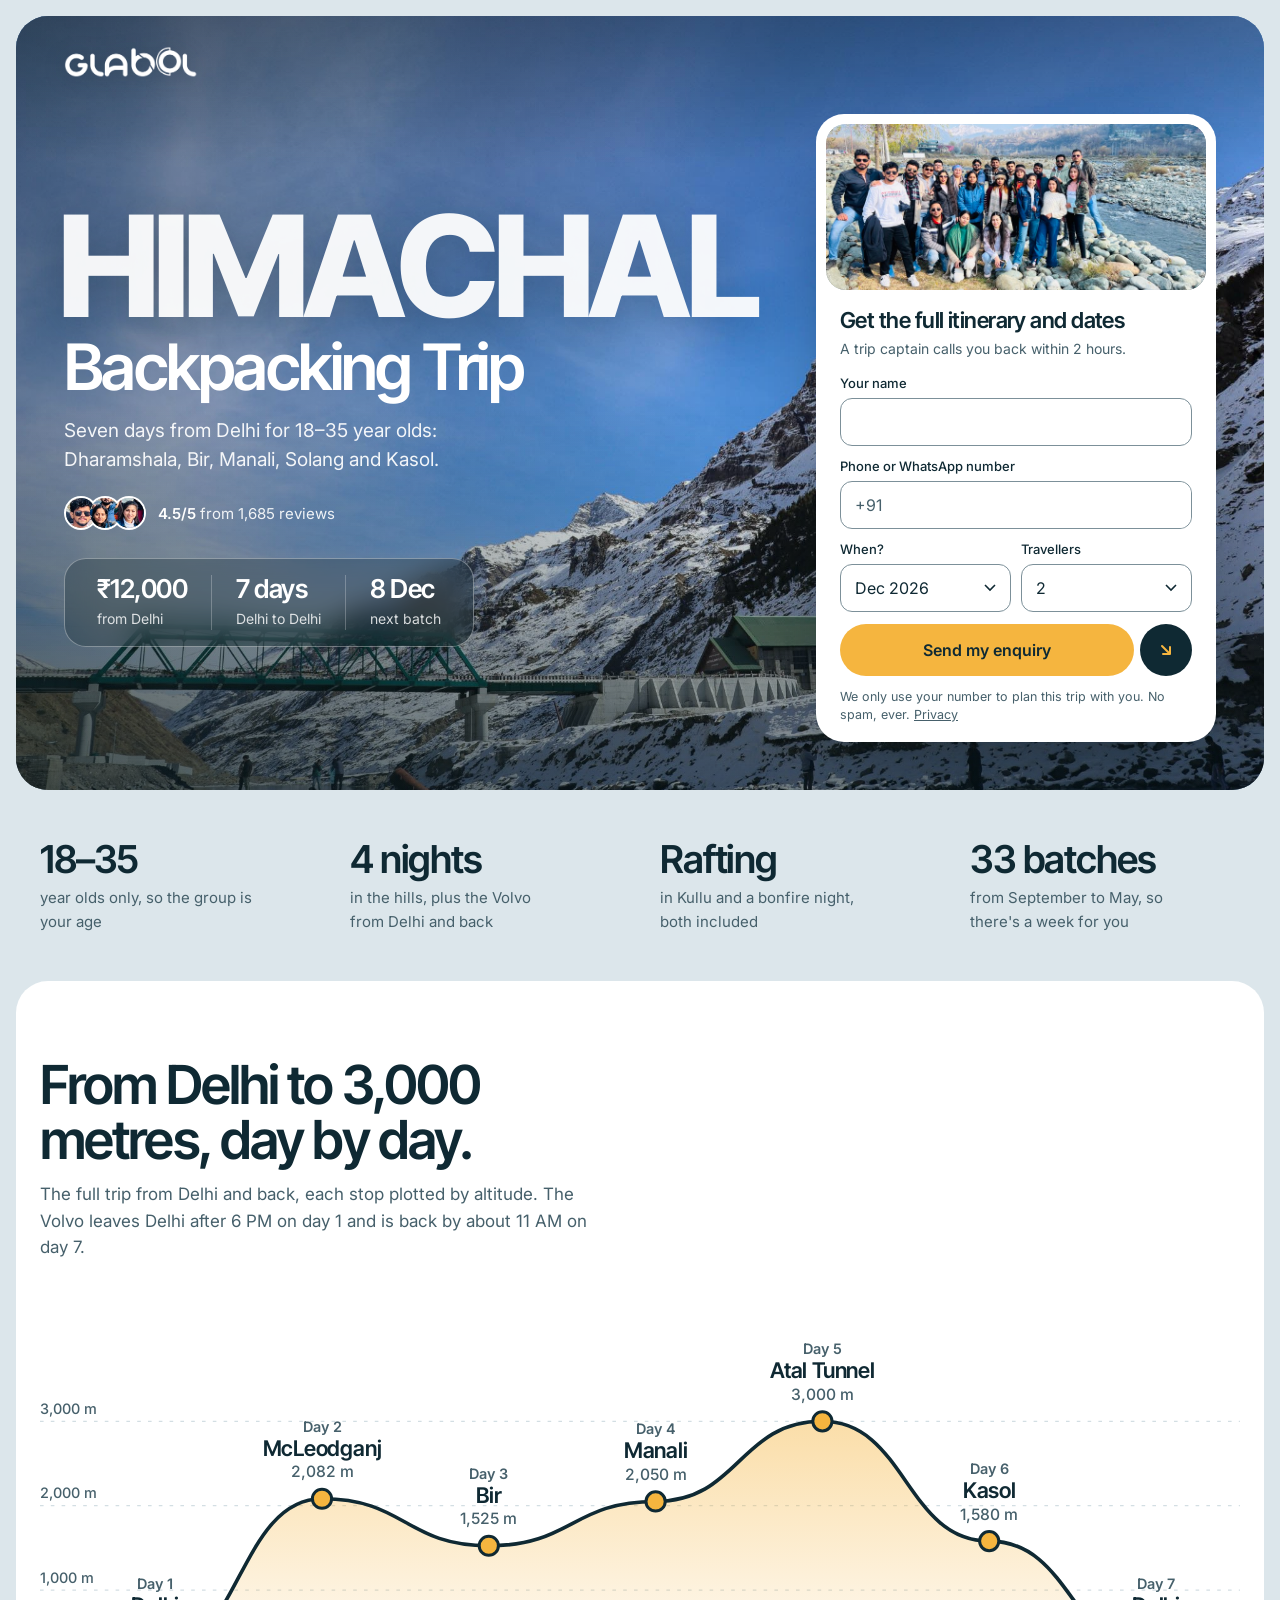
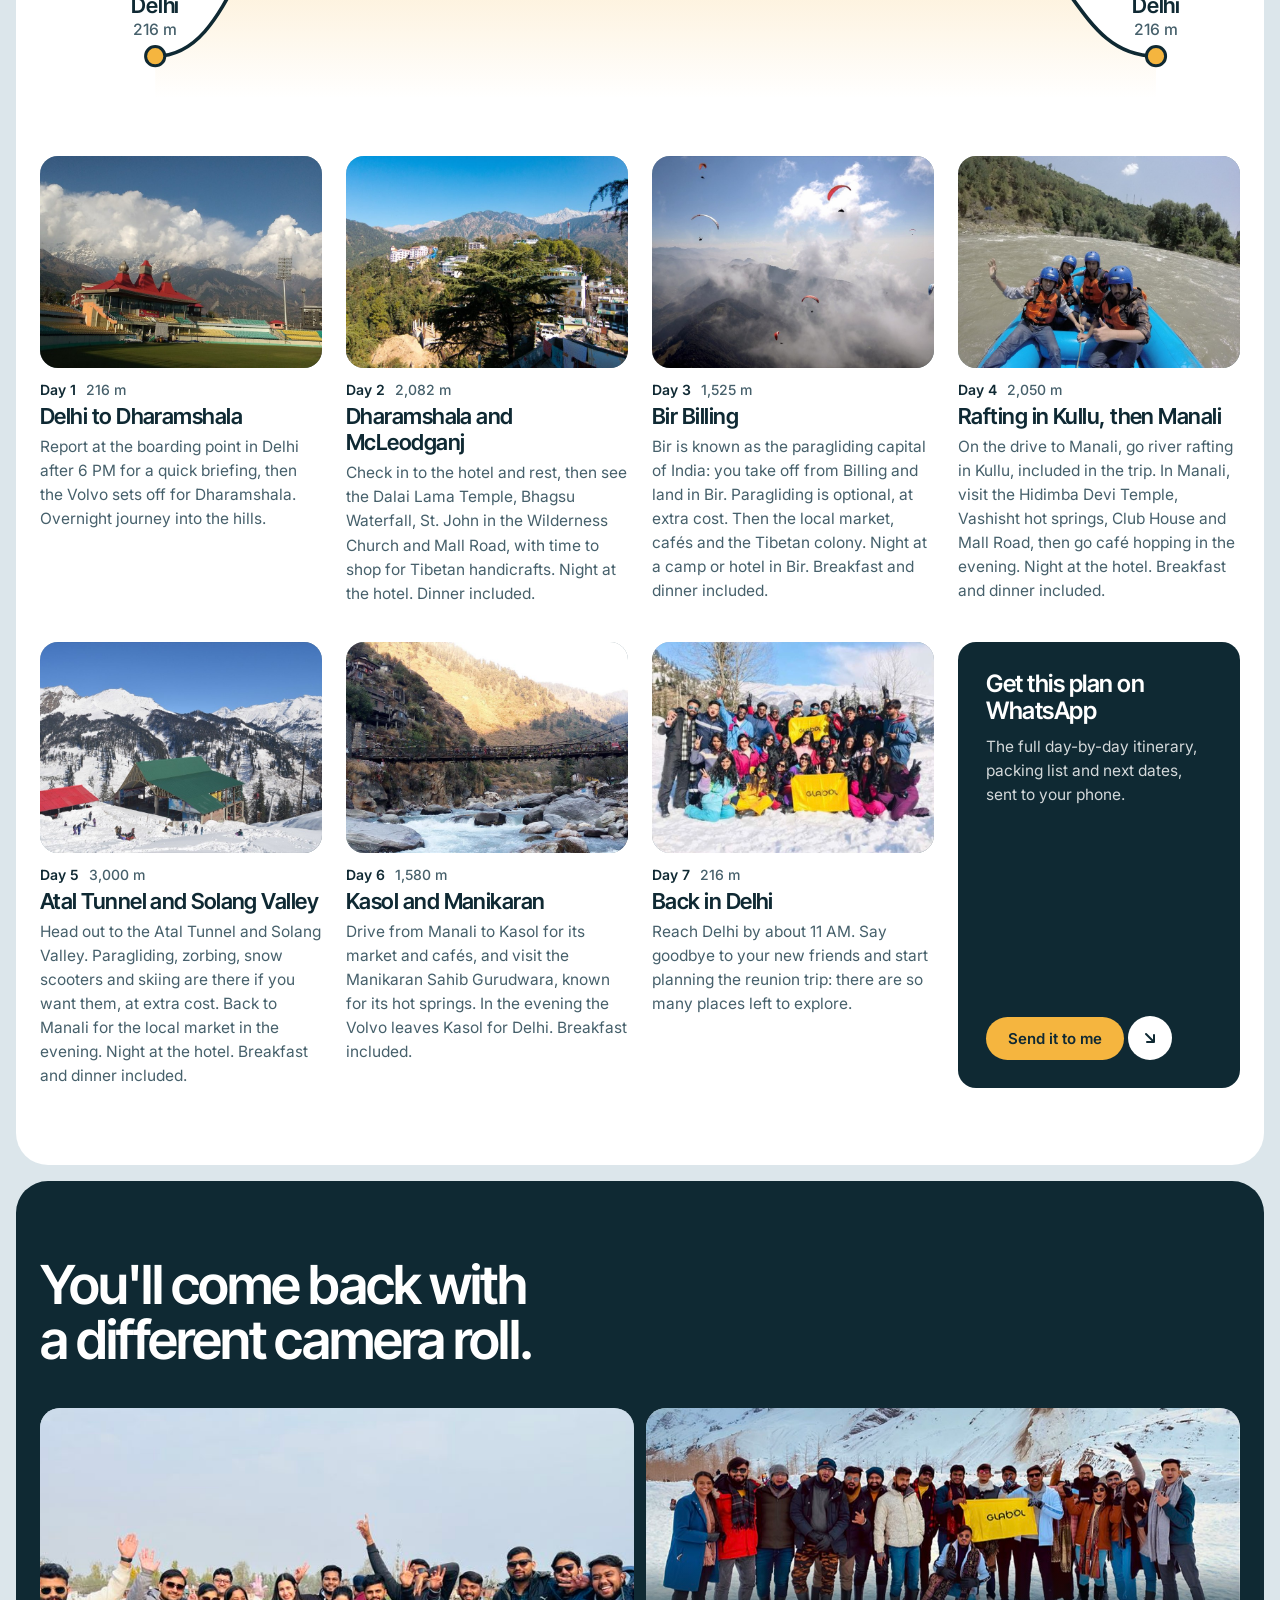
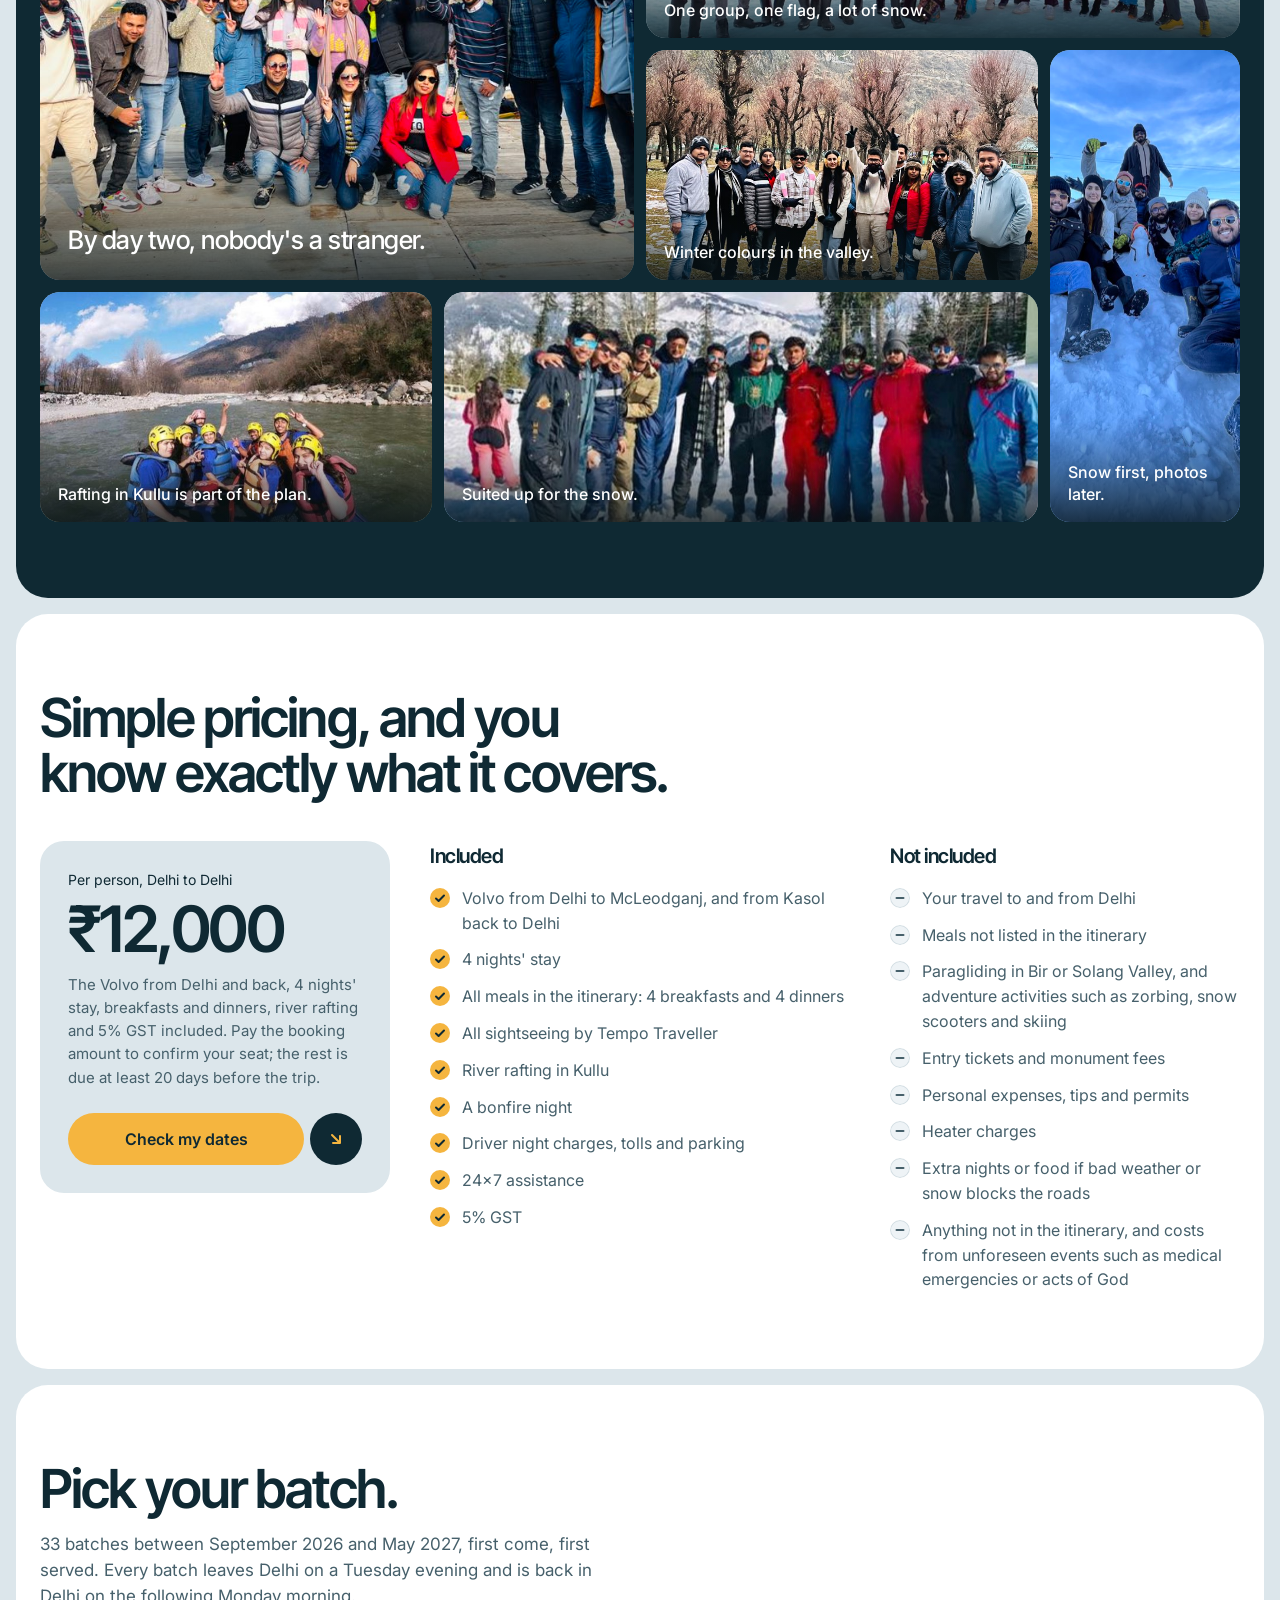
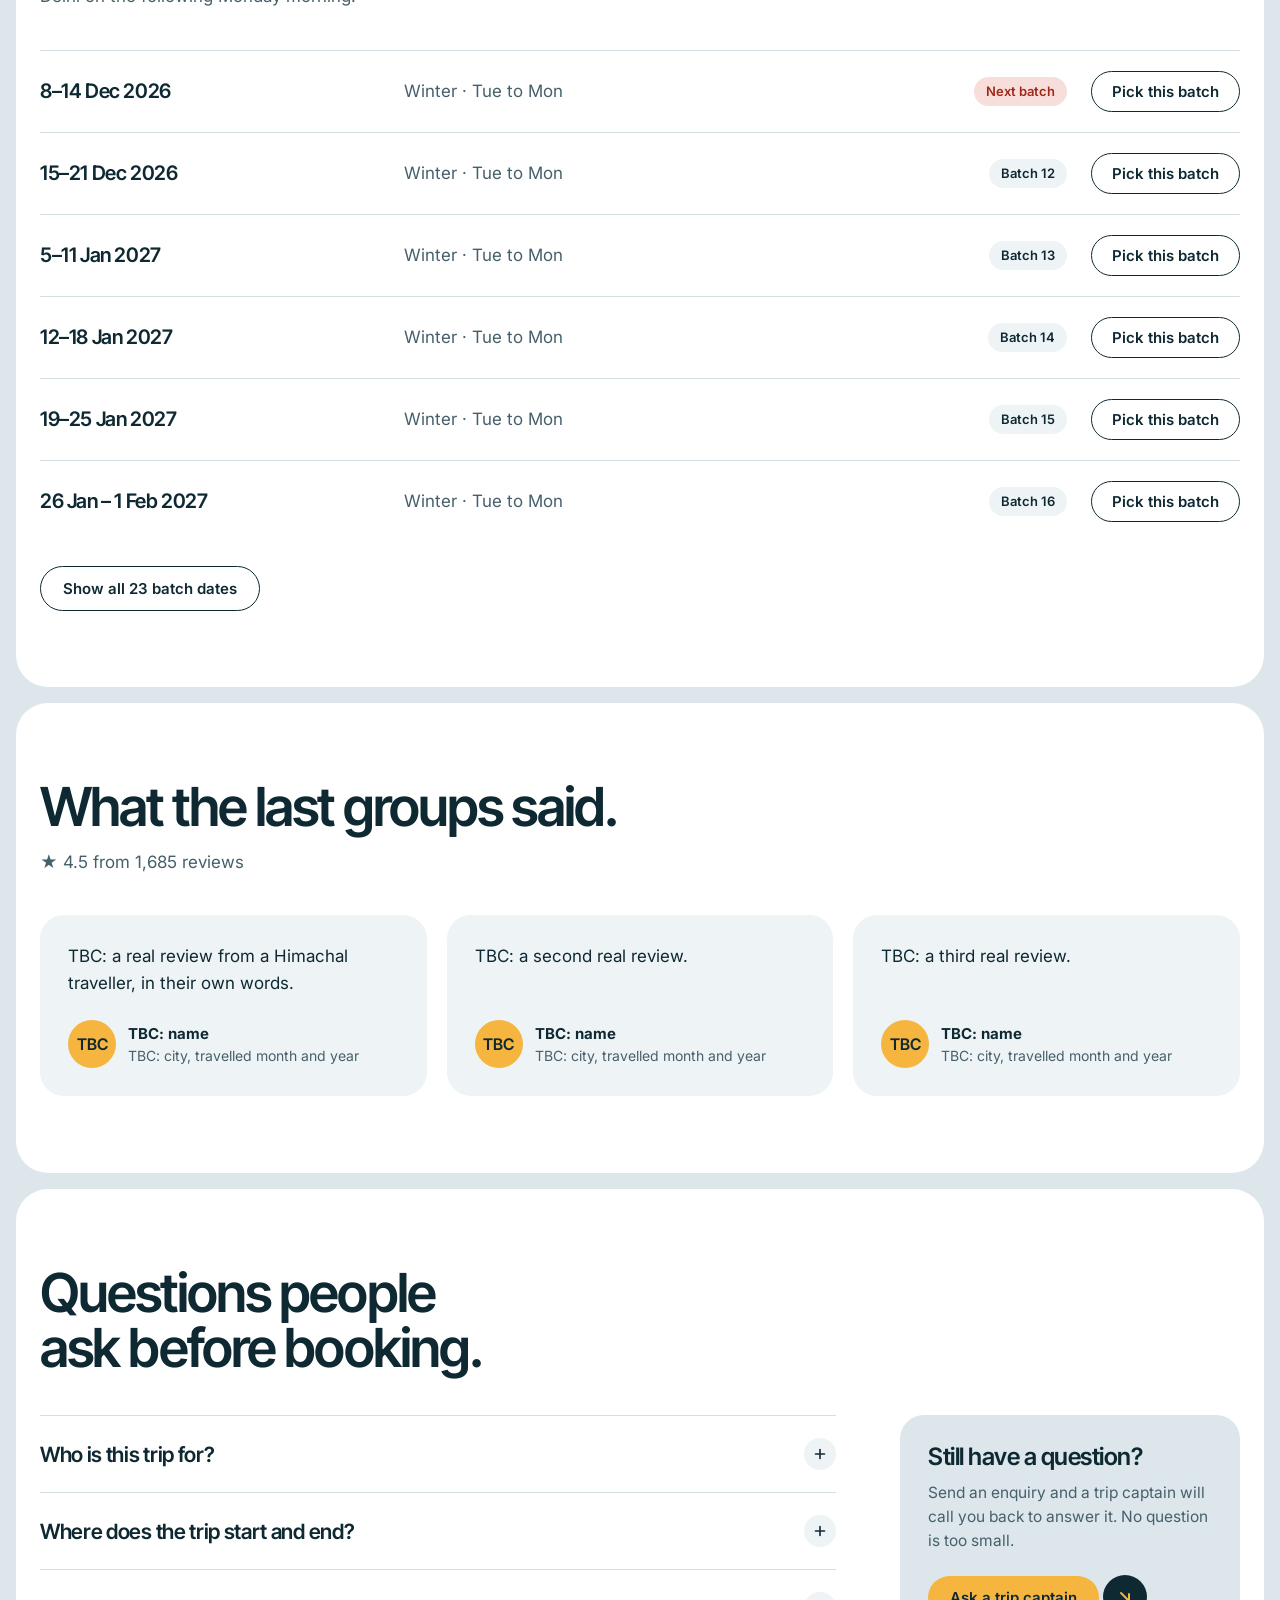
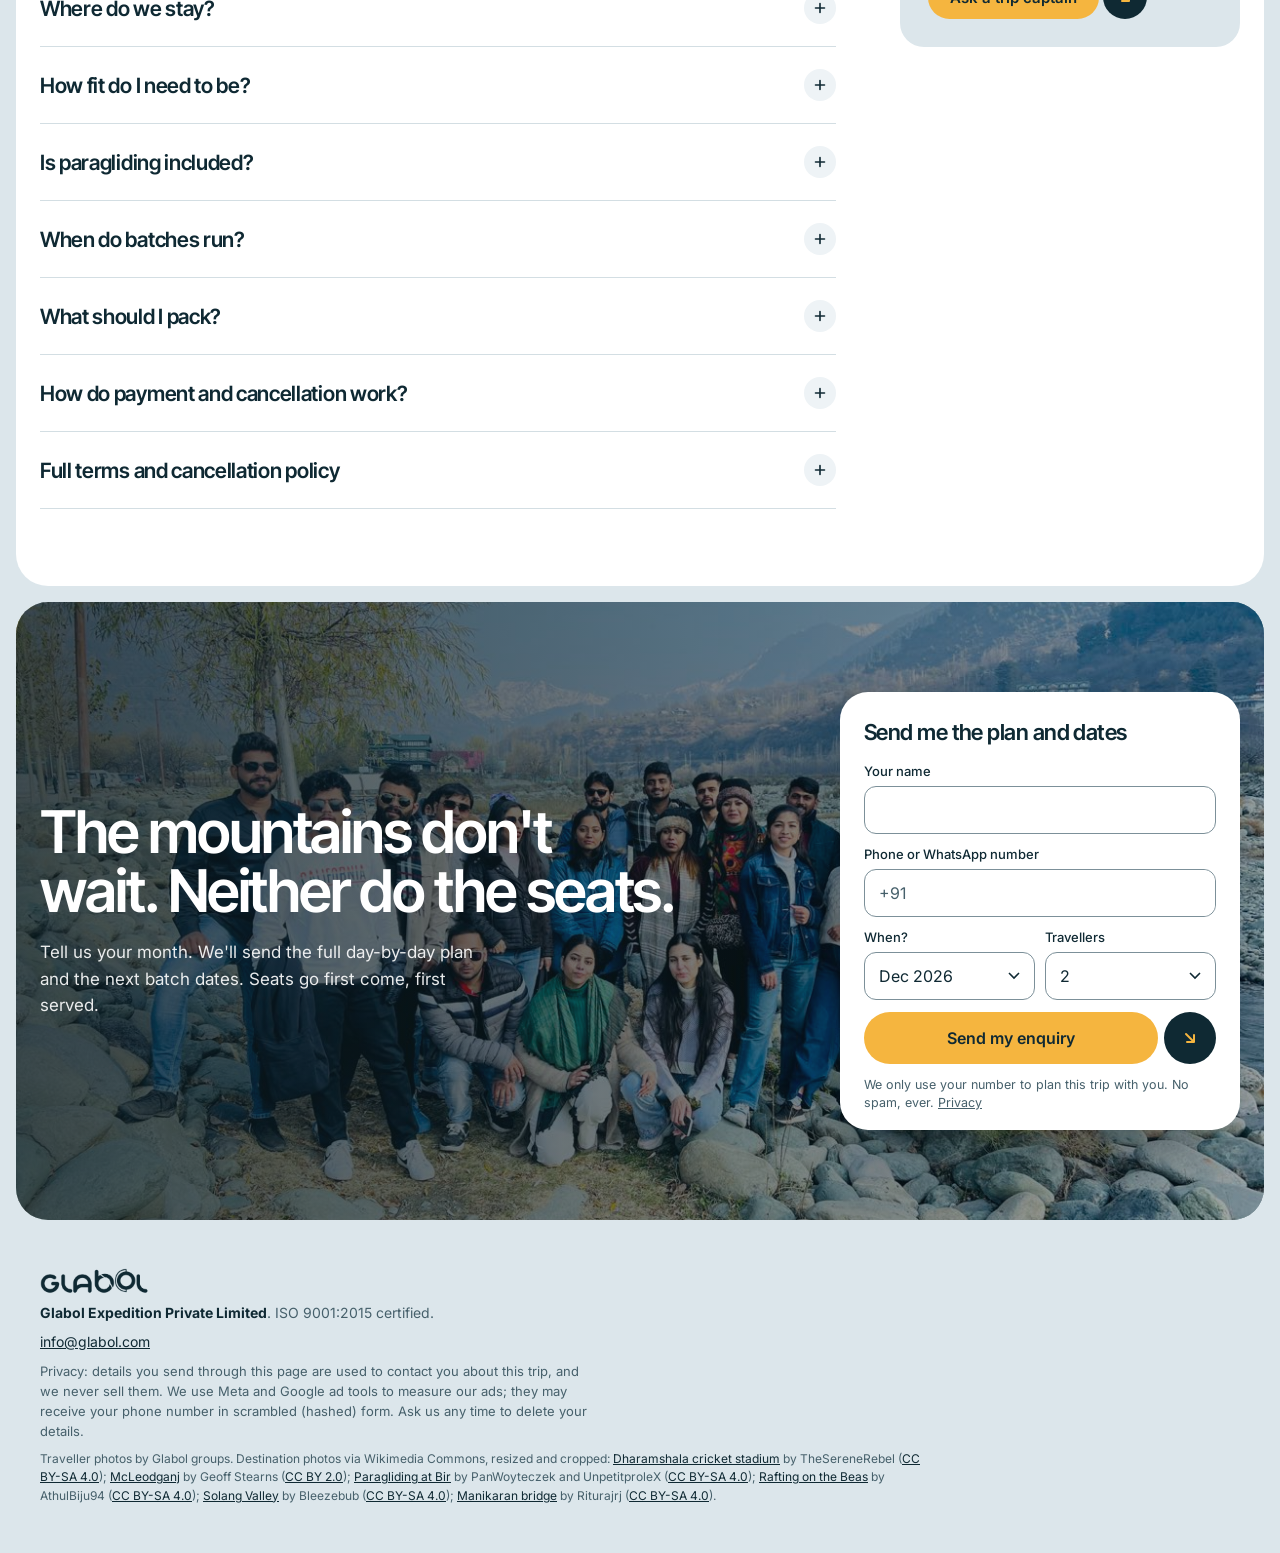
==== commit a251a428: "Himachal page content from the brochure and the Glabol tour page 7-day Delhi-to-Delhi itinerary with" ====
--- a/index.html
+++ b/index.html
@@ -11,18 +11,18 @@
   })(window,document,'script','dataLayer','GTM-TTXFHSF9');</script>
   <!-- End Google Tag Manager -->
   <!--
-    DRAFT. Every "TBC" on this page is waiting for the Himachal brochure, photos or the owner.
+    DRAFT. Every "TBC" on this page is waiting for the owner.
     tools/build-zip.py lists them and won't build the upload while any remain.
   -->
-  <title>Himachal Backpacking Trip from ₹TBC | Glabol</title>
+  <title>Himachal Backpacking Trip from ₹12,000 | Glabol</title>
   <meta name="robots" content="noindex"><!-- TBC: delete this line at launch; it keeps the draft out of Google -->
-  <meta name="description" content="TBC: one or two sentences from the brochure: nights, age group, highlights, both prices and what's included.">
+  <meta name="description" content="A group trip for 18–35 year olds: 7 days from Delhi to Delhi with Dharamshala, McLeodganj, Bir Billing, Manali, Solang Valley and Kasol. ₹12,000 per person with the Volvo both ways, 4 nights' stay, breakfasts, dinners, river rafting and GST included.">
   <meta name="theme-color" content="#DCE6EB">
 
   <!-- TBC: confirm the subdomain (himachal.glabol.com) -->
   <meta property="og:type" content="website">
-  <meta property="og:title" content="Himachal Backpacking Trip from ₹TBC">
-  <meta property="og:description" content="TBC: nights in Himachal with a group of 18–35 year olds, the highlights and the boarding points.">
+  <meta property="og:title" content="Himachal Backpacking Trip from ₹12,000">
+  <meta property="og:description" content="7 days from Delhi with a group of 18–35 year olds: Dharamshala, Bir Billing, Manali, the Atal Tunnel, Solang Valley and Kasol, with river rafting included.">
   <meta property="og:image" content="https://himachal.glabol.com/images/hero.jpg">
   <meta property="og:url" content="https://himachal.glabol.com/">
   <link rel="canonical" href="https://himachal.glabol.com/">
@@ -39,18 +39,24 @@
     "@context": "https://schema.org",
     "@type": "TouristTrip",
     "name": "Himachal Backpacking Trip",
-    "description": "TBC: group trip for 18–35 year olds: nights, places and boarding points from the brochure.",
+    "alternateName": "The Great Himachal Tour",
+    "description": "Group trip for 18–35 year olds: 7 days from Delhi to Delhi with Dharamshala, McLeodganj, Bir Billing, Manali, the Atal Tunnel, Solang Valley, Kasol and Manikaran. Volvo both ways, 4 nights' stay, breakfasts, dinners and river rafting included.",
     "touristType": "Backpackers aged 18–35",
     "provider": {"@type": "Organization", "name": "Glabol Expedition Private Limited", "email": "info@glabol.com", "url": "https://www.glabol.com"},
     "itinerary": {
       "@type": "ItemList",
       "itemListElement": [
-        {"@type": "ListItem", "position": 1, "item": {"@type": "Place", "name": "TBC: one place per day, in order"}}
+        {"@type": "ListItem", "position": 1, "item": {"@type": "Place", "name": "Delhi"}},
+        {"@type": "ListItem", "position": 2, "item": {"@type": "Place", "name": "Dharamshala and McLeodganj"}},
+        {"@type": "ListItem", "position": 3, "item": {"@type": "Place", "name": "Bir Billing"}},
+        {"@type": "ListItem", "position": 4, "item": {"@type": "Place", "name": "Kullu and Manali"}},
+        {"@type": "ListItem", "position": 5, "item": {"@type": "Place", "name": "Atal Tunnel and Solang Valley"}},
+        {"@type": "ListItem", "position": 6, "item": {"@type": "Place", "name": "Kasol and Manikaran"}},
+        {"@type": "ListItem", "position": 7, "item": {"@type": "Place", "name": "Delhi"}}
       ]
     },
     "offers": [
-      {"@type": "Offer", "name": "TBC: boarding point of the lowest price", "price": "TBC", "priceCurrency": "INR"},
-      {"@type": "Offer", "name": "TBC: the second option, if there is one", "price": "TBC", "priceCurrency": "INR"}
+      {"@type": "Offer", "name": "Delhi to Delhi, Volvo included", "price": "12000", "priceCurrency": "INR"}
     ]
   }
   </script>
@@ -92,7 +98,7 @@
     <div class="hero-grid">
       <div class="hero-copy">
         <h1 class="hero-title"><span class="h1-place" style="--wordmark-size: 20cqw">Himachal</span> Backpacking Trip</h1>
-        <p class="hero-sub" id="hero-sub">TBC: nights in Himachal for 18–35 year olds, with three or four highlights.</p>
+        <p class="hero-sub" id="hero-sub">Seven days from Delhi for 18–35 year olds: Dharamshala, Bir, Manali, Solang and Kasol.</p>
         <div class="rating-line">
           <span class="avatars" aria-hidden="true">
             <span class="ph" data-label=""><img src="images/avatar-1.jpg" alt="" width="80" height="80" onerror="this.remove()"></span>
@@ -103,15 +109,15 @@
           <p><strong>4.5/5</strong> from 1,685 reviews</p>
         </div>
         <dl class="hero-facts">
-          <div><dt>₹TBC</dt><dd>from TBC</dd></div>
-          <div><dt>₹TBC</dt><dd>from TBC</dd></div>
-          <div><dt id="next-batch">Soon</dt><dd>next batch</dd></div>
+          <div><dt>₹12,000</dt><dd>from Delhi</dd></div>
+          <div><dt>7 days</dt><dd>Delhi to Delhi</dd></div>
+          <div><dt id="next-batch">13 Oct</dt><dd>next batch</dd></div>
         </dl>
       </div>
 
       <section class="form-card" id="enquire" aria-labelledby="enquire-title">
         <div class="form-card-photo ph" data-label="hero-card.jpg">
-          <img src="images/hero-card.jpg" alt="TBC: describe the group photo" width="800" height="360" decoding="async" onerror="this.remove()">
+          <img src="images/hero-card.jpg" alt="One of our travel groups by a mountain river in Himachal" width="800" height="360" decoding="async" onerror="this.remove()">
         </div>
         <div class="form-card-body">
           <h2 class="form-card-title" id="enquire-title">Get the full itinerary and dates</h2>
@@ -161,71 +167,67 @@
   <main>
     <!-- ============ PROOF ============ -->
     <section class="panel proof" aria-label="Why travellers pick us">
-      <!-- TBC: four true figures from the brochure. The first two are Glabol-wide; check them too. -->
       <dl class="proof-list">
         <div><dt>18–35</dt><dd>year olds only, so the group is your age</dd></div>
-        <div><dt>1 captain</dt><dd>travels with your group for the whole trip</dd></div>
-        <div><dt>TBC nights</dt><dd>TBC: of stays, and where</dd></div>
-        <div><dt>TBC batches</dt><dd>TBC: from which month to which, so there's a week for you</dd></div>
+        <div><dt>4 nights</dt><dd>in the hills, plus the Volvo from Delhi and back</dd></div>
+        <div><dt>Rafting</dt><dd>in Kullu and a bonfire night, both included</dd></div>
+        <div><dt>33 batches</dt><dd>from September to May, so there's a week for you</dd></div>
       </dl>
     </section>
 
     <!-- ============ ROUTE (signature) ============ -->
     <section class="panel route" aria-labelledby="route-title">
       <div class="section-head">
-        <h2 id="route-title">TBC: From the start city to the highest stop, day by day.</h2>
-        <p>TBC: where the trip starts and ends, and which days each boarding option joins.</p>
-      </div>
-      <!-- TBC: altitude chart. Once the itinerary arrives, uncomment this and give one ["Place", metres] stop per day.
-           Days that share a card still get their own stop. Leave it out if the trip doesn't climb.
+        <h2 id="route-title">From Delhi to 3,000 metres, day by day.</h2>
+        <p>The full trip from Delhi and back, each stop plotted by altitude. The Volvo leaves Delhi after 6 PM on day 1 and is back by about 11 AM on day 7.</p>
+      </div>
       <div class="profile-scroll">
-        <svg class="profile" id="profile" viewBox="0 0 1000 340" role="img" aria-label="Altitude profile: day 1 Place 0 m, day 2 Place 0 m"
-          data-stops='[["Day 1 place",0],["Day 2 place",0]]'></svg>
-      </div>
-      <p class="profile-hint" aria-hidden="true">Swipe to see all the days &rarr;</p>
-      -->
+        <svg class="profile" id="profile" viewBox="0 0 1000 340" role="img" aria-label="Altitude profile: day 1 Delhi 216 m, day 2 McLeodganj 2,082 m, day 3 Bir 1,525 m, day 4 Manali 2,050 m, day 5 Atal Tunnel 3,000 m, day 6 Kasol 1,580 m, day 7 Delhi 216 m"
+          data-stops='[["Delhi",216],["McLeodganj",2082],["Bir",1525],["Manali",2050],["Atal Tunnel",3000],["Kasol",1580],["Delhi",216]]'></svg>
+      </div>
+      <p class="profile-hint" aria-hidden="true">Swipe to see all seven days &rarr;</p>
       <ol class="days">
         <li class="day">
-          <div class="ph" data-label="day-1.jpg"><img src="images/day-1.jpg" alt="TBC: what the photo shows" width="800" height="600" loading="lazy" decoding="async" onerror="this.remove()"></div>
-          <p class="day-num">Day 1 <span>TBC m</span></p>
-          <h3>TBC: day 1 title</h3>
-          <p>TBC: what the group does on day 1, where they stay and which meals are included.</p>
-        </li>
-        <li class="day">
-          <div class="ph" data-label="day-2.jpg"><img src="images/day-2.jpg" alt="TBC: what the photo shows" width="800" height="600" loading="lazy" decoding="async" onerror="this.remove()"></div>
-          <p class="day-num">Day 2 <span>TBC m</span></p>
-          <h3>TBC: day 2 title</h3>
-          <p>TBC: what the group does on day 2, where they stay and which meals are included.</p>
-        </li>
-        <li class="day">
-          <div class="ph" data-label="day-3.jpg"><img src="images/day-3.jpg" alt="TBC: what the photo shows" width="800" height="600" loading="lazy" decoding="async" onerror="this.remove()"></div>
-          <p class="day-num">Day 3 <span>TBC m</span></p>
-          <h3>TBC: day 3 title</h3>
-          <p>TBC: what the group does on day 3, where they stay and which meals are included.</p>
-        </li>
-        <li class="day">
-          <div class="ph" data-label="day-4.jpg"><img src="images/day-4.jpg" alt="TBC: what the photo shows" width="800" height="600" loading="lazy" decoding="async" onerror="this.remove()"></div>
-          <p class="day-num">Day 4 <span>TBC m</span></p>
-          <h3>TBC: day 4 title</h3>
-          <p>TBC: what the group does on day 4, where they stay and which meals are included.</p>
-        </li>
-        <li class="day">
-          <div class="ph" data-label="day-5.jpg"><img src="images/day-5.jpg" alt="TBC: what the photo shows" width="800" height="600" loading="lazy" decoding="async" onerror="this.remove()"></div>
-          <p class="day-num">Day 5 <span>TBC m</span></p>
-          <h3>TBC: day 5 title</h3>
-          <p>TBC: what the group does on day 5, where they stay and which meals are included.</p>
-        </li>
-        <li class="day">
-          <div class="ph" data-label="day-6.jpg"><img src="images/day-6.jpg" alt="TBC: what the photo shows" width="800" height="600" loading="lazy" decoding="async" onerror="this.remove()"></div>
-          <p class="day-num">Day 6 <span>TBC m</span></p>
-          <h3>TBC: day 6 title</h3>
-          <p>TBC: what the group does on day 6, where they stay and which meals are included.</p>
-        </li>
-        <li class="day">
-          <div class="ph" data-label="day-7.jpg"><img src="images/day-7.jpg" alt="TBC: what the photo shows" width="800" height="600" loading="lazy" decoding="async" onerror="this.remove()"></div>
-          <p class="day-num">Day 7 <span>TBC m</span></p>
-          <h3>TBC: day 7 title</h3>
-          <p>TBC: the last day: drop point, the journey home and the goodbye.</p>
+          <div class="ph" data-label="day-1.jpg"><img src="images/day-1.jpg" alt="The Dharamshala cricket stadium below the Dhauladhar range" width="800" height="600" loading="lazy" decoding="async" onerror="this.remove()"></div>
+          <p class="day-num">Day 1 <span>216 m</span></p>
+          <h3>Delhi to Dharamshala</h3>
+          <p>Report at the boarding point in Delhi after 6 PM for a quick briefing, then the Volvo sets off for Dharamshala. Overnight journey into the hills.</p>
+        </li>
+        <li class="day">
+          <div class="ph" data-label="day-2.jpg"><img src="images/day-2.jpg" alt="McLeodganj and the Dhauladhar peaks seen from the Dalai Lama Temple" width="800" height="600" loading="lazy" decoding="async" onerror="this.remove()"></div>
+          <p class="day-num">Day 2 <span>2,082 m</span></p>
+          <h3>Dharamshala and McLeodganj</h3>
+          <p>Check in to the hotel and rest, then see the Dalai Lama Temple, Bhagsu Waterfall, St. John in the Wilderness Church and Mall Road, with time to shop for Tibetan handicrafts. Night at the hotel. Dinner included.</p>
+        </li>
+        <li class="day">
+          <div class="ph" data-label="day-3.jpg"><img src="images/day-3.jpg" alt="Paragliders over the clouds at Bir Billing" width="800" height="600" loading="lazy" decoding="async" onerror="this.remove()"></div>
+          <p class="day-num">Day 3 <span>1,525 m</span></p>
+          <h3>Bir Billing</h3>
+          <p>Bir is known as the paragliding capital of India: you take off from Billing and land in Bir. Paragliding is optional, at extra cost. Then the local market, cafés and the Tibetan colony. Night at a camp or hotel in Bir. Breakfast and dinner included.</p>
+        </li>
+        <li class="day">
+          <div class="ph" data-label="day-4.jpg"><img src="images/day-4.jpg" alt="Rafting on the Beas river in Kullu" width="800" height="600" loading="lazy" decoding="async" onerror="this.remove()"></div>
+          <p class="day-num">Day 4 <span>2,050 m</span></p>
+          <h3>Rafting in Kullu, then Manali</h3>
+          <p>On the drive to Manali, go river rafting in Kullu, included in the trip. In Manali, visit the Hidimba Devi Temple, Vashisht hot springs, Club House and Mall Road, then go café hopping in the evening. Night at the hotel. Breakfast and dinner included.</p>
+        </li>
+        <li class="day">
+          <div class="ph" data-label="day-5.jpg"><img src="images/day-5.jpg" alt="Solang Valley under snow" width="800" height="600" loading="lazy" decoding="async" onerror="this.remove()"></div>
+          <p class="day-num">Day 5 <span>3,000 m</span></p>
+          <h3>Atal Tunnel and Solang Valley</h3>
+          <p>Head out to the Atal Tunnel and Solang Valley. Paragliding, zorbing, snow scooters and skiing are there if you want them, at extra cost. Back to Manali for the local market in the evening. Night at the hotel. Breakfast and dinner included.</p>
+        </li>
+        <li class="day">
+          <div class="ph" data-label="day-6.jpg"><img src="images/day-6.jpg" alt="The bridge to Manikaran Sahib over the Parvati river" width="800" height="600" loading="lazy" decoding="async" onerror="this.remove()"></div>
+          <p class="day-num">Day 6 <span>1,580 m</span></p>
+          <h3>Kasol and Manikaran</h3>
+          <p>Drive from Manali to Kasol for its market and cafés, and visit the Manikaran Sahib Gurudwara, known for its hot springs. In the evening the Volvo leaves Kasol for Delhi. Breakfast included.</p>
+        </li>
+        <li class="day">
+          <div class="ph" data-label="day-7.jpg"><img src="images/day-7.jpg" alt="A Glabol group holding Glabol flags in the snow" width="800" height="600" loading="lazy" decoding="async" onerror="this.remove()"></div>
+          <p class="day-num">Day 7 <span>216 m</span></p>
+          <h3>Back in Delhi</h3>
+          <p>Reach Delhi by about 11 AM. Say goodbye to your new friends and start planning the reunion trip: there are so many places left to explore.</p>
         </li>
         <li class="day-cta">
           <h3>Get this plan on WhatsApp</h3>
@@ -244,12 +246,12 @@
         <h2 id="feel-title">You'll come back with a different camera roll.</h2>
       </div>
       <div class="mosaic">
-        <figure class="tile tile-a ph" data-label="mood-1.jpg"><img src="images/mood-1.jpg" alt="TBC: what the photo shows" width="1024" height="576" loading="lazy" decoding="async" onerror="this.remove()"><figcaption>TBC: a one-line caption for this group photo.</figcaption></figure>
-        <figure class="tile tile-b ph" data-label="mood-2.jpg"><img src="images/mood-2.jpg" alt="TBC: what the photo shows" width="900" height="362" loading="lazy" decoding="async" onerror="this.remove()"><figcaption>TBC: caption.</figcaption></figure>
-        <figure class="tile tile-c ph" data-label="mood-3.jpg"><img src="images/mood-3.jpg" alt="TBC: what the photo shows" width="760" height="567" loading="lazy" decoding="async" onerror="this.remove()"><figcaption>TBC: caption.</figcaption></figure>
-        <figure class="tile tile-d ph" data-label="mood-4.jpg"><img src="images/mood-4.jpg" alt="TBC: what the photo shows" width="640" height="800" loading="lazy" decoding="async" onerror="this.remove()"><figcaption>TBC: caption.</figcaption></figure>
-        <figure class="tile tile-e ph" data-label="mood-5.jpg"><img src="images/mood-5.jpg" alt="TBC: what the photo shows" width="760" height="527" loading="lazy" decoding="async" onerror="this.remove()"><figcaption>TBC: caption.</figcaption></figure>
-        <figure class="tile tile-f ph" data-label="mood-6.jpg"><img src="images/mood-6.jpg" alt="TBC: what the photo shows" width="900" height="661" loading="lazy" decoding="async" onerror="this.remove()"><figcaption>TBC: caption.</figcaption></figure>
+        <figure class="tile tile-a ph" data-label="mood-1.jpg"><img src="images/mood-1.jpg" alt="A Glabol group cheering together by the water" width="1024" height="576" loading="lazy" decoding="async" onerror="this.remove()"><figcaption>By day two, nobody's a stranger.</figcaption></figure>
+        <figure class="tile tile-b ph" data-label="mood-2.jpg"><img src="images/mood-2.jpg" alt="A big Glabol group with a Glabol flag in the snow" width="900" height="362" loading="lazy" decoding="async" onerror="this.remove()" style="object-position: center 45%"><figcaption>One group, one flag, a lot of snow.</figcaption></figure>
+        <figure class="tile tile-c ph" data-label="mood-3.jpg"><img src="images/mood-3.jpg" alt="A group posing among bare winter trees in a valley" width="760" height="567" loading="lazy" decoding="async" onerror="this.remove()"><figcaption>Winter colours in the valley.</figcaption></figure>
+        <figure class="tile tile-d ph" data-label="mood-4.jpg"><img src="images/mood-4.jpg" alt="Friends sitting in deep snow under a blue sky" width="640" height="800" loading="lazy" decoding="async" onerror="this.remove()"><figcaption>Snow first, photos later.</figcaption></figure>
+        <figure class="tile tile-e ph" data-label="mood-5.jpg"><img src="images/mood-5.jpg" alt="A Glabol group in helmets and life jackets on a raft" width="760" height="530" loading="lazy" decoding="async" onerror="this.remove()"><figcaption>Rafting in Kullu is part of the plan.</figcaption></figure>
+        <figure class="tile tile-f ph" data-label="mood-6.jpg"><img src="images/mood-6.jpg" alt="A group in snow suits standing in the snow" width="900" height="701" loading="lazy" decoding="async" onerror="this.remove()"><figcaption>Suited up for the snow.</figcaption></figure>
       </div>
     </section>
 
@@ -260,9 +262,9 @@
       </div>
       <div class="price-grid">
         <div class="price-box">
-          <p class="price-from">Per person, TBC sharing</p>
-          <p class="price-amount">₹TBC</p>
-          <p class="price-alt">TBC: the boarding and drop point for this price, the second option and its price, GST, and when the rest of the payment is due.</p>
+          <p class="price-from">Per person, Delhi to Delhi</p>
+          <p class="price-amount">₹12,000</p>
+          <p class="price-alt">The Volvo from Delhi and back, 4 nights' stay, breakfasts and dinners, river rafting and 5% GST included. Pay the booking amount to confirm your seat; the rest is due at least 20 days before the trip.</p>
           <a class="btn btn-block" href="#enquire" data-focus-form>
             <span class="btn-label">Check my dates</span>
             <span class="btn-arrow" aria-hidden="true"><svg viewBox="0 0 20 20"><path d="M6 6 L14 14 M14 7 V14 H7"/></svg></span>
@@ -271,17 +273,28 @@
         <div class="incl">
           <h3>Included</h3>
           <ul class="list-yes">
-            <li>TBC: every inclusion from the brochure, one per line</li>
-            <li>TBC: stays and sharing</li>
-            <li>TBC: meals</li>
+            <li>Volvo from Delhi to McLeodganj, and from Kasol back to Delhi</li>
+            <li>4 nights' stay</li>
+            <li>All meals in the itinerary: 4 breakfasts and 4 dinners</li>
+            <li>All sightseeing by Tempo Traveller</li>
+            <li>River rafting in Kullu</li>
+            <li>A bonfire night</li>
+            <li>Driver night charges, tolls and parking</li>
+            <li>24×7 assistance</li>
+            <li>5% GST</li>
           </ul>
         </div>
         <div class="incl">
           <h3>Not included</h3>
           <ul class="list-no">
-            <li>TBC: every exclusion from the brochure, one per line</li>
-            <li>TBC: travel to the boarding point</li>
-            <li>TBC: optional activities</li>
+            <li>Your travel to and from Delhi</li>
+            <li>Meals not listed in the itinerary</li>
+            <li>Paragliding in Bir or Solang Valley, and adventure activities such as zorbing, snow scooters and skiing</li>
+            <li>Entry tickets and monument fees</li>
+            <li>Personal expenses, tips and permits</li>
+            <li>Heater charges</li>
+            <li>Extra nights or food if bad weather or snow blocks the roads</li>
+            <li>Anything not in the itinerary, and costs from unforeseen events such as medical emergencies or acts of God</li>
           </ul>
         </div>
       </div>
@@ -291,13 +304,42 @@
     <section class="panel departures" aria-labelledby="dep-title">
       <div class="section-head">
         <h2 id="dep-title">Pick your batch.</h2>
-        <p>TBC: how many batches, between which months, and which boarding option the dates are for.</p>
+        <p>33 batches between September 2026 and May 2027, first come, first served. Every batch leaves Delhi on a Tuesday evening and is back in Delhi on the following Monday morning.</p>
       </div>
       <ul class="dep-list" id="dep-list">
-        <!-- TBC: one row per batch from the brochure, in date order. data-start is the first day; data-month
-             matches the "When?" list. Past batches hide themselves and the first upcoming one is marked "Next batch".
-        <li data-start="YYYY-MM-DD"><span class="dep-date">D–D Mon YYYY</span><span class="dep-note">Season · Fri to Thu</span><span class="dep-seats">Batch 1</span><a class="dep-hold" href="#enquire" data-month="Mon YYYY">Pick this batch</a></li>
-        -->
+        <li data-start="2026-09-29"><span class="dep-date">29 Sep – 5 Oct 2026</span><span class="dep-note">Autumn · Tue to Mon</span><span class="dep-seats">Batch 1</span><a class="dep-hold" href="#enquire" data-month="Sep 2026">Pick this batch</a></li>
+        <li data-start="2026-10-06"><span class="dep-date">6–12 Oct 2026</span><span class="dep-note">Autumn · Tue to Mon</span><span class="dep-seats">Batch 2</span><a class="dep-hold" href="#enquire" data-month="Oct 2026">Pick this batch</a></li>
+        <li data-start="2026-10-13"><span class="dep-date">13–19 Oct 2026</span><span class="dep-note">Autumn · Tue to Mon</span><span class="dep-seats">Batch 3</span><a class="dep-hold" href="#enquire" data-month="Oct 2026">Pick this batch</a></li>
+        <li data-start="2026-10-20"><span class="dep-date">20–26 Oct 2026</span><span class="dep-note">Autumn · Tue to Mon</span><span class="dep-seats">Batch 4</span><a class="dep-hold" href="#enquire" data-month="Oct 2026">Pick this batch</a></li>
+        <li data-start="2026-10-27"><span class="dep-date">27 Oct – 2 Nov 2026</span><span class="dep-note">Autumn · Tue to Mon</span><span class="dep-seats">Batch 5</span><a class="dep-hold" href="#enquire" data-month="Oct 2026">Pick this batch</a></li>
+        <li data-start="2026-11-03"><span class="dep-date">3–9 Nov 2026</span><span class="dep-note">Autumn · Tue to Mon</span><span class="dep-seats">Batch 6</span><a class="dep-hold" href="#enquire" data-month="Nov 2026">Pick this batch</a></li>
+        <li data-start="2026-11-10"><span class="dep-date">10–16 Nov 2026</span><span class="dep-note">Autumn · Tue to Mon</span><span class="dep-seats">Batch 7</span><a class="dep-hold" href="#enquire" data-month="Nov 2026">Pick this batch</a></li>
+        <li data-start="2026-11-17"><span class="dep-date">17–23 Nov 2026</span><span class="dep-note">Autumn · Tue to Mon</span><span class="dep-seats">Batch 8</span><a class="dep-hold" href="#enquire" data-month="Nov 2026">Pick this batch</a></li>
+        <li data-start="2026-11-24"><span class="dep-date">24–30 Nov 2026</span><span class="dep-note">Autumn · Tue to Mon</span><span class="dep-seats">Batch 9</span><a class="dep-hold" href="#enquire" data-month="Nov 2026">Pick this batch</a></li>
+        <li data-start="2026-12-01"><span class="dep-date">1–7 Dec 2026</span><span class="dep-note">Winter · Tue to Mon</span><span class="dep-seats">Batch 10</span><a class="dep-hold" href="#enquire" data-month="Dec 2026">Pick this batch</a></li>
+        <li data-start="2026-12-08"><span class="dep-date">8–14 Dec 2026</span><span class="dep-note">Winter · Tue to Mon</span><span class="dep-seats">Batch 11</span><a class="dep-hold" href="#enquire" data-month="Dec 2026">Pick this batch</a></li>
+        <li data-start="2026-12-15"><span class="dep-date">15–21 Dec 2026</span><span class="dep-note">Winter · Tue to Mon</span><span class="dep-seats">Batch 12</span><a class="dep-hold" href="#enquire" data-month="Dec 2026">Pick this batch</a></li>
+        <li data-start="2027-01-05"><span class="dep-date">5–11 Jan 2027</span><span class="dep-note">Winter · Tue to Mon</span><span class="dep-seats">Batch 13</span><a class="dep-hold" href="#enquire" data-month="Jan 2027">Pick this batch</a></li>
+        <li data-start="2027-01-12"><span class="dep-date">12–18 Jan 2027</span><span class="dep-note">Winter · Tue to Mon</span><span class="dep-seats">Batch 14</span><a class="dep-hold" href="#enquire" data-month="Jan 2027">Pick this batch</a></li>
+        <li data-start="2027-01-19"><span class="dep-date">19–25 Jan 2027</span><span class="dep-note">Winter · Tue to Mon</span><span class="dep-seats">Batch 15</span><a class="dep-hold" href="#enquire" data-month="Jan 2027">Pick this batch</a></li>
+        <li data-start="2027-01-26"><span class="dep-date">26 Jan – 1 Feb 2027</span><span class="dep-note">Winter · Tue to Mon</span><span class="dep-seats">Batch 16</span><a class="dep-hold" href="#enquire" data-month="Jan 2027">Pick this batch</a></li>
+        <li data-start="2027-02-02"><span class="dep-date">2–8 Feb 2027</span><span class="dep-note">Winter · Tue to Mon</span><span class="dep-seats">Batch 17</span><a class="dep-hold" href="#enquire" data-month="Feb 2027">Pick this batch</a></li>
+        <li data-start="2027-02-09"><span class="dep-date">9–15 Feb 2027</span><span class="dep-note">Winter · Tue to Mon</span><span class="dep-seats">Batch 18</span><a class="dep-hold" href="#enquire" data-month="Feb 2027">Pick this batch</a></li>
+        <li data-start="2027-02-16"><span class="dep-date">16–22 Feb 2027</span><span class="dep-note">Winter · Tue to Mon</span><span class="dep-seats">Batch 19</span><a class="dep-hold" href="#enquire" data-month="Feb 2027">Pick this batch</a></li>
+        <li data-start="2027-02-23"><span class="dep-date">23 Feb – 1 Mar 2027</span><span class="dep-note">Winter · Tue to Mon</span><span class="dep-seats">Batch 20</span><a class="dep-hold" href="#enquire" data-month="Feb 2027">Pick this batch</a></li>
+        <li data-start="2027-03-02"><span class="dep-date">2–8 Mar 2027</span><span class="dep-note">Spring · Tue to Mon</span><span class="dep-seats">Batch 21</span><a class="dep-hold" href="#enquire" data-month="Mar 2027">Pick this batch</a></li>
+        <li data-start="2027-03-09"><span class="dep-date">9–15 Mar 2027</span><span class="dep-note">Spring · Tue to Mon</span><span class="dep-seats">Batch 22</span><a class="dep-hold" href="#enquire" data-month="Mar 2027">Pick this batch</a></li>
+        <li data-start="2027-03-16"><span class="dep-date">16–22 Mar 2027</span><span class="dep-note">Spring · Tue to Mon</span><span class="dep-seats">Batch 23</span><a class="dep-hold" href="#enquire" data-month="Mar 2027">Pick this batch</a></li>
+        <li data-start="2027-03-23"><span class="dep-date">23–29 Mar 2027</span><span class="dep-note">Spring · Tue to Mon</span><span class="dep-seats">Batch 24</span><a class="dep-hold" href="#enquire" data-month="Mar 2027">Pick this batch</a></li>
+        <li data-start="2027-03-30"><span class="dep-date">30 Mar – 5 Apr 2027</span><span class="dep-note">Spring · Tue to Mon</span><span class="dep-seats">Batch 25</span><a class="dep-hold" href="#enquire" data-month="Mar 2027">Pick this batch</a></li>
+        <li data-start="2027-04-06"><span class="dep-date">6–12 Apr 2027</span><span class="dep-note">Spring · Tue to Mon</span><span class="dep-seats">Batch 26</span><a class="dep-hold" href="#enquire" data-month="Apr 2027">Pick this batch</a></li>
+        <li data-start="2027-04-13"><span class="dep-date">13–19 Apr 2027</span><span class="dep-note">Spring · Tue to Mon</span><span class="dep-seats">Batch 27</span><a class="dep-hold" href="#enquire" data-month="Apr 2027">Pick this batch</a></li>
+        <li data-start="2027-04-20"><span class="dep-date">20–26 Apr 2027</span><span class="dep-note">Spring · Tue to Mon</span><span class="dep-seats">Batch 28</span><a class="dep-hold" href="#enquire" data-month="Apr 2027">Pick this batch</a></li>
+        <li data-start="2027-04-27"><span class="dep-date">27 Apr – 3 May 2027</span><span class="dep-note">Spring · Tue to Mon</span><span class="dep-seats">Batch 29</span><a class="dep-hold" href="#enquire" data-month="Apr 2027">Pick this batch</a></li>
+        <li data-start="2027-05-04"><span class="dep-date">4–10 May 2027</span><span class="dep-note">Summer · Tue to Mon</span><span class="dep-seats">Batch 30</span><a class="dep-hold" href="#enquire" data-month="May 2027">Pick this batch</a></li>
+        <li data-start="2027-05-11"><span class="dep-date">11–17 May 2027</span><span class="dep-note">Summer · Tue to Mon</span><span class="dep-seats">Batch 31</span><a class="dep-hold" href="#enquire" data-month="May 2027">Pick this batch</a></li>
+        <li data-start="2027-05-18"><span class="dep-date">18–24 May 2027</span><span class="dep-note">Summer · Tue to Mon</span><span class="dep-seats">Batch 32</span><a class="dep-hold" href="#enquire" data-month="May 2027">Pick this batch</a></li>
+        <li data-start="2027-05-25"><span class="dep-date">25–31 May 2027</span><span class="dep-note">Summer · Tue to Mon</span><span class="dep-seats">Batch 33</span><a class="dep-hold" href="#enquire" data-month="May 2027">Pick this batch</a></li>
       </ul>
       <button type="button" class="dep-more" id="dep-more" hidden>Show all batch dates</button>
     </section>
@@ -330,8 +372,6 @@
         <h2 id="faq-title">Questions people ask before booking.</h2>
       </div>
       <div class="faq-grid">
-      <!-- TBC: "Who is this trip for?" and the full terms are Glabol-wide, kept from the Kashmir brochure.
-           Check both against the Himachal brochure, and add any trip questions it answers. -->
       <div class="faq-list">
         <details>
           <summary>Who is this trip for?</summary>
@@ -339,27 +379,31 @@
         </details>
         <details>
           <summary>Where does the trip start and end?</summary>
-          <p>TBC: the boarding and drop points, the price of each option, and how the journey to the start works.</p>
+          <p>In Delhi. Report at the boarding point in Delhi after 6 PM on day 1, and the Volvo is back in Delhi by about 11 AM on day 7. Coming from another city? Book a flight or train that reaches Delhi by 2 PM on the start date, and one that leaves after 2 PM on the last day.</p>
         </details>
         <details>
           <summary>Where do we stay?</summary>
-          <p>TBC: the stays night by night (hotel, camp or homestay), the sharing and what each room has.</p>
+          <p>Four nights in the hills: one in Dharamshala, one at a camp or hotel in Bir and two in Manali. Nights 1 and 6 are on the overnight Volvo. Early check-in depends on availability.</p>
         </details>
         <details>
           <summary>How fit do I need to be?</summary>
-          <p>TBC: any treks or long walks, and which activities are optional.</p>
-        </details>
-        <details>
-          <summary>When is the best time to go?</summary>
-          <p>TBC: the season, the weather by month and anything that changes in snow or rain.</p>
+          <p>There are no treks on this trip. You travel by Volvo and Tempo Traveller and walk around each stop. Paragliding, zorbing, skiing and the other adventure activities are optional.</p>
+        </details>
+        <details>
+          <summary>Is paragliding included?</summary>
+          <p>No. Paragliding in Bir Billing or Solang Valley is optional and at your own cost, like the other adventure activities in Solang. River rafting in Kullu and the bonfire night are included.</p>
+        </details>
+        <details>
+          <summary>When do batches run?</summary>
+          <p>Every week from late September 2026 to the end of May 2027, apart from the last two weeks of December, and all batches follow the same plan. If heavy snowfall or anything else closes a sight, it may be skipped: all sightseeing depends on availability.</p>
         </details>
         <details>
           <summary>What should I pack?</summary>
-          <p>TBC: the brochure's packing list, and the ID to carry.</p>
+          <p>A down jacket, 2–3 woollen trek pants, 3 T-shirts, 2 woollen fleeces, waterproof woollen gloves, a sun cap, a woollen cap (plus a spare for layering), a woollen neck warmer or bandana, a quick-dry towel, undergarments and thermal innerwear. Carry an original ID (Aadhaar card, driving licence, voter ID or passport); there's no boarding without one. Pack light and leave valuables at home: Glabol isn't responsible if they're lost.</p>
         </details>
         <details>
           <summary>How do payment and cancellation work?</summary>
-          <p>TBC: the booking amount, when the rest is due, and the cancellation charges.</p>
+          <p>Pay the booking amount to confirm your seat and the rest at least 20 days before the trip, or the booking is cancelled automatically. Glabol also offers travel now, pay later; ask your trip captain how it works. The booking amount isn't refundable. Cancel 30–45 days before the start date and 50% of the trip cost is charged; within 30 days, 100%. You can move to another batch if you tell us at least 45 days before the trip, subject to availability.</p>
         </details>
         <details>
           <summary>Full terms and cancellation policy</summary>
@@ -402,7 +446,7 @@
 
     <!-- ============ FINAL CTA ============ -->
     <section class="final" aria-labelledby="final-title">
-      <div class="final-art ph" data-label="final.jpg" aria-hidden="true"><img src="images/final.jpg" alt="" width="960" height="922" loading="lazy" decoding="async" onerror="this.remove()"></div>
+      <div class="final-art ph" data-label="final.jpg" aria-hidden="true"><img src="images/final.jpg" alt="" width="1280" height="720" loading="lazy" decoding="async" onerror="this.remove()"></div>
       <div class="final-grid">
         <div class="final-copy">
           <h2 id="final-title">The mountains don't wait. Neither do the seats.</h2>
@@ -458,8 +502,13 @@
     <p><strong>Glabol Expedition Private Limited</strong>. ISO 9001:2015 certified.</p>
     <p><a href="mailto:info@glabol.com">info@glabol.com</a></p>
     <p id="privacy" class="footer-small">Privacy: details you send through this page are used to contact you about this trip, and we never sell them. We use Meta and Google ad tools to measure our ads; they may receive your phone number in scrambled (hashed) form. Ask us any time to delete your details.</p>
-    <!-- TBC: credit every free-licensed destination photo here (title, author, licence link), as on the Kashmir page -->
-    <p class="footer-small footer-credits">Traveller photos by Glabol groups.</p>
+    <p class="footer-small footer-credits">Traveller photos by Glabol groups. Destination photos via Wikimedia Commons, resized and cropped:
+      <a href="https://commons.wikimedia.org/wiki/File:Dharamshala_Cricket_Stadium_Landscape.jpg">Dharamshala cricket stadium</a> by TheSereneRebel (<a href="https://creativecommons.org/licenses/by-sa/4.0/">CC BY-SA 4.0</a>);
+      <a href="https://commons.wikimedia.org/wiki/File:McLeod_Ganj_from_the_Dalai_Lama_Temple_(6466149411).jpg">McLeodganj</a> by Geoff Stearns (<a href="https://creativecommons.org/licenses/by/2.0/">CC BY 2.0</a>);
+      <a href="https://commons.wikimedia.org/wiki/File:Paragliding_at_Bir,_HP.jpg">Paragliding at Bir</a> by PanWoyteczek and UnpetitproleX (<a href="https://creativecommons.org/licenses/by-sa/4.0/">CC BY-SA 4.0</a>);
+      <a href="https://commons.wikimedia.org/wiki/File:Tourists_Rafting_on_the_Beas_River.jpg">Rafting on the Beas</a> by AthulBiju94 (<a href="https://creativecommons.org/licenses/by-sa/4.0/">CC BY-SA 4.0</a>);
+      <a href="https://commons.wikimedia.org/wiki/File:Solang_valley_under_snow,_2015.jpg">Solang Valley</a> by Bleezebub (<a href="https://creativecommons.org/licenses/by-sa/4.0/">CC BY-SA 4.0</a>);
+      <a href="https://commons.wikimedia.org/wiki/File:Manikaran_bridge.jpg">Manikaran bridge</a> by Riturajrj (<a href="https://creativecommons.org/licenses/by-sa/4.0/">CC BY-SA 4.0</a>).</p>
   </footer>
 
   <!-- Mobile sticky actions -->
@@ -471,6 +520,6 @@
   </div>
 
   <script src="site.js?v=75af50a0" defer></script>
-  <script src="main.js?v=e18bd36f" defer></script>
+  <script src="main.js?v=378e45a7" defer></script>
 </body>
 </html>
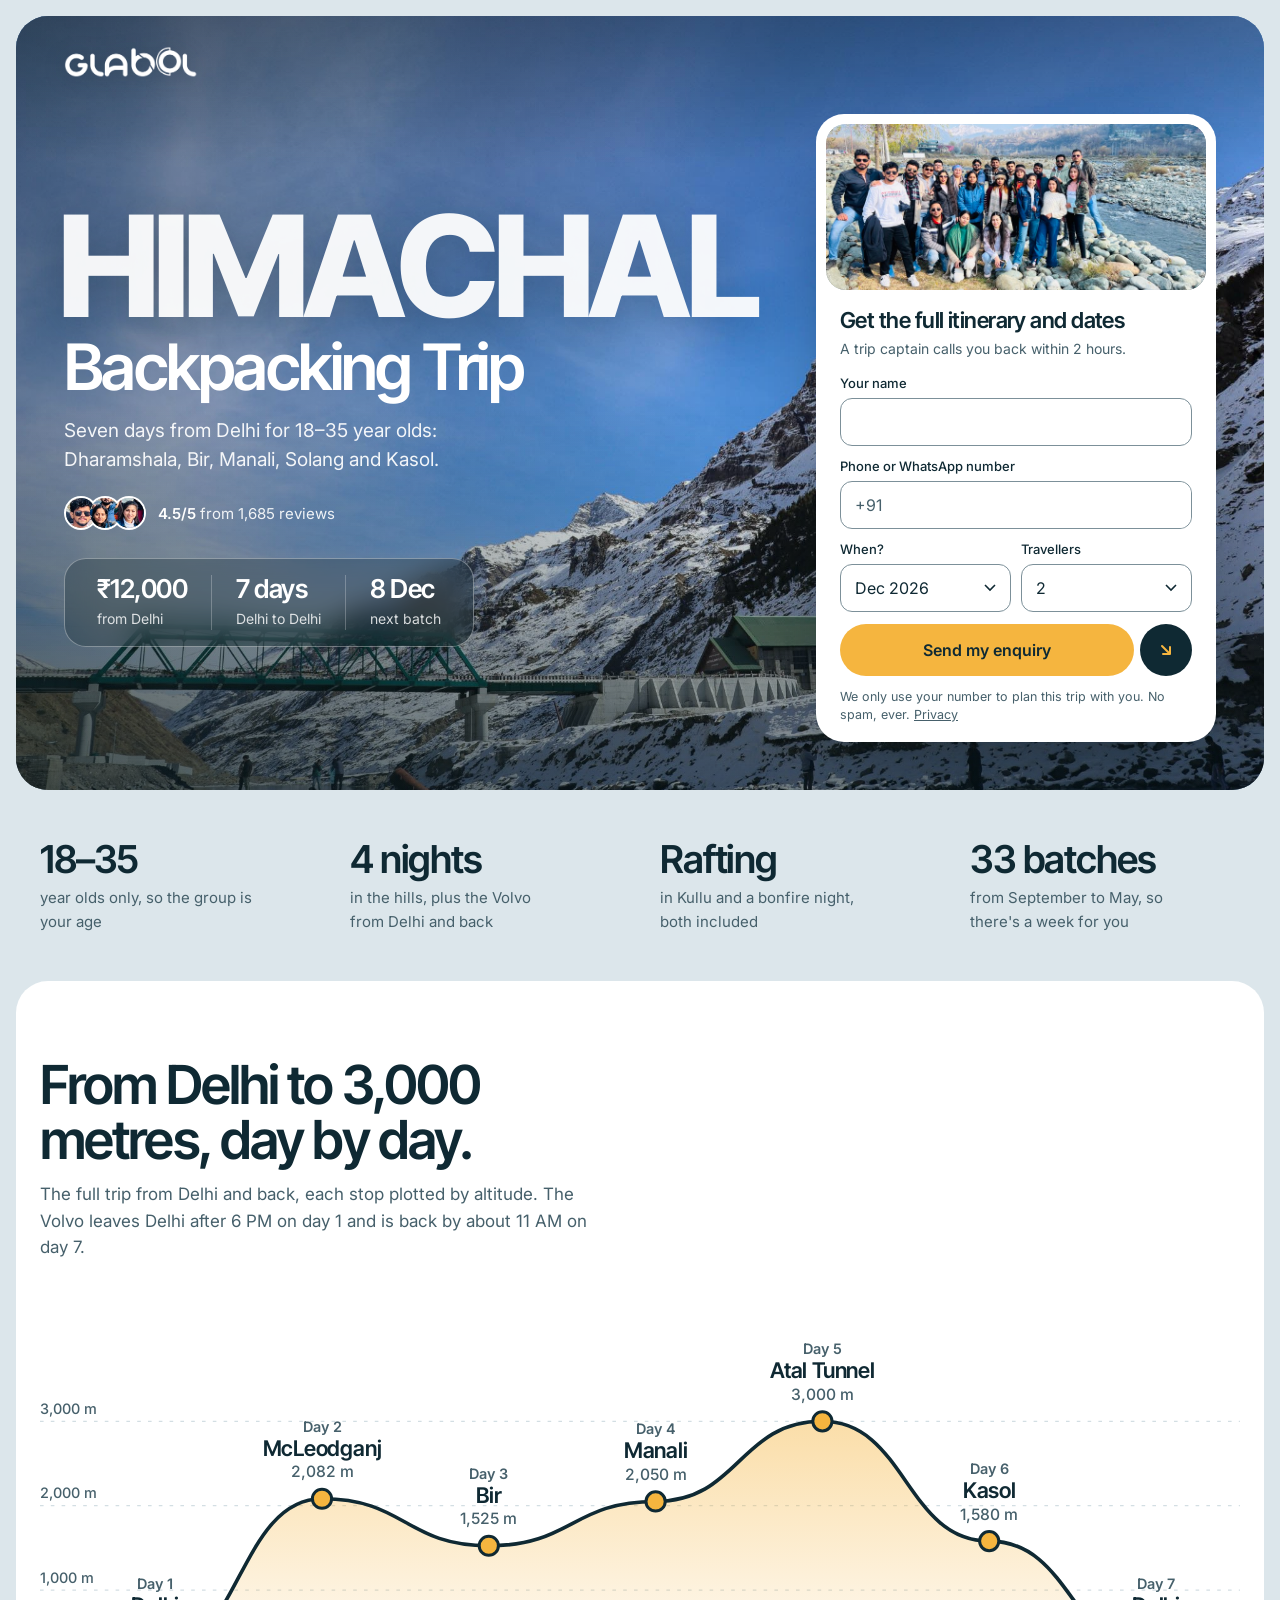
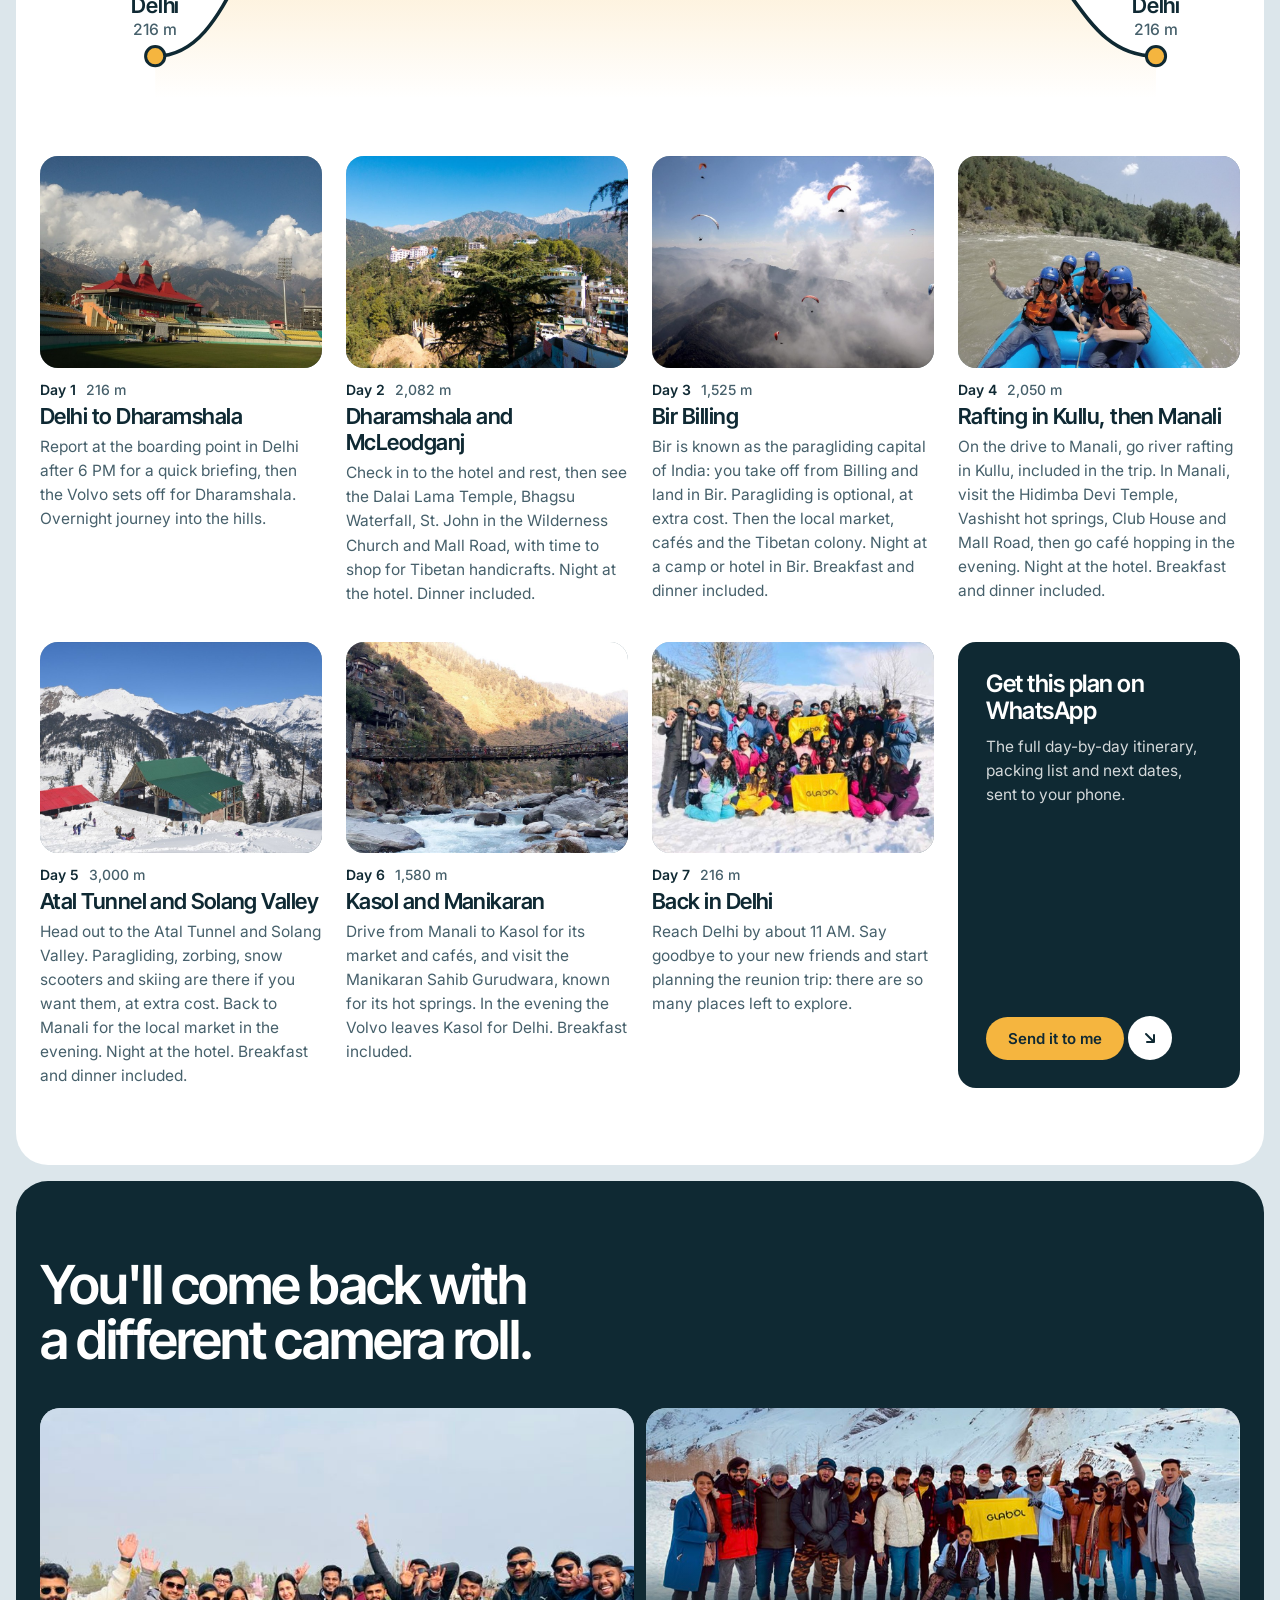
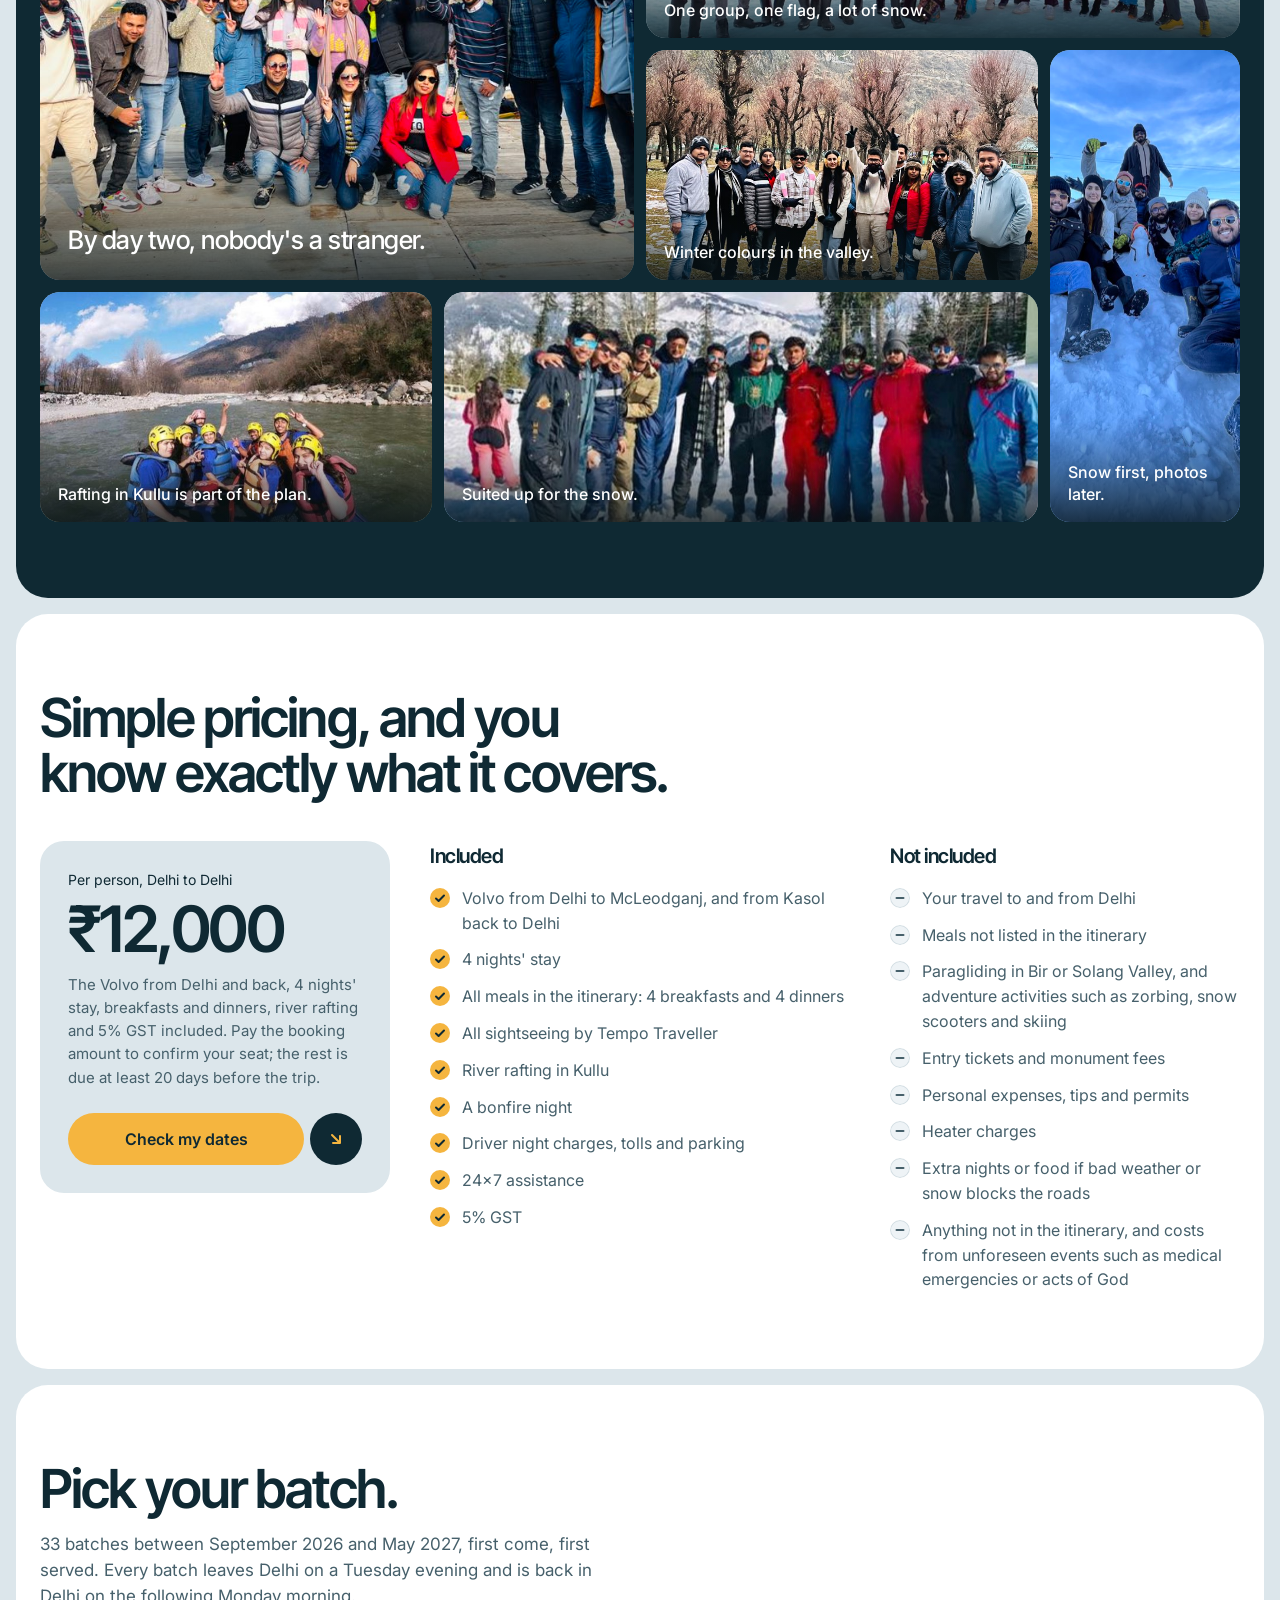
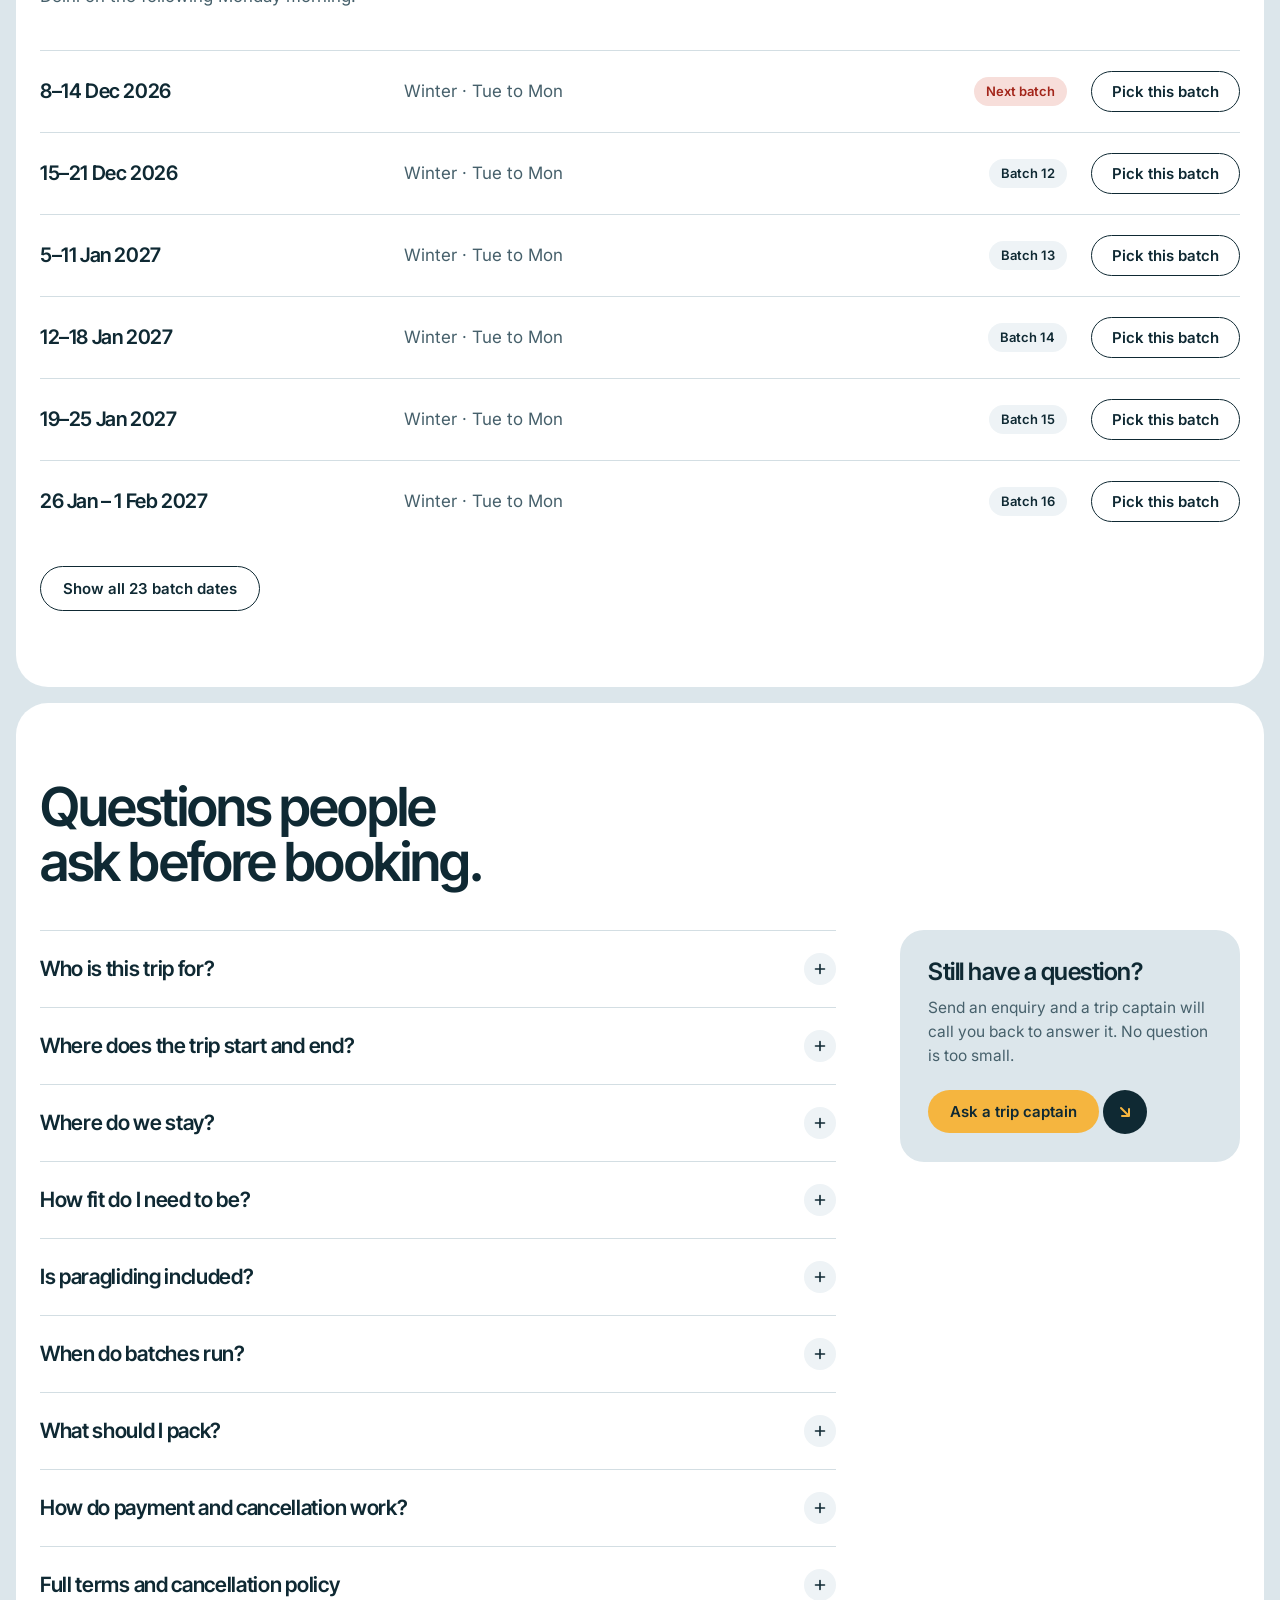
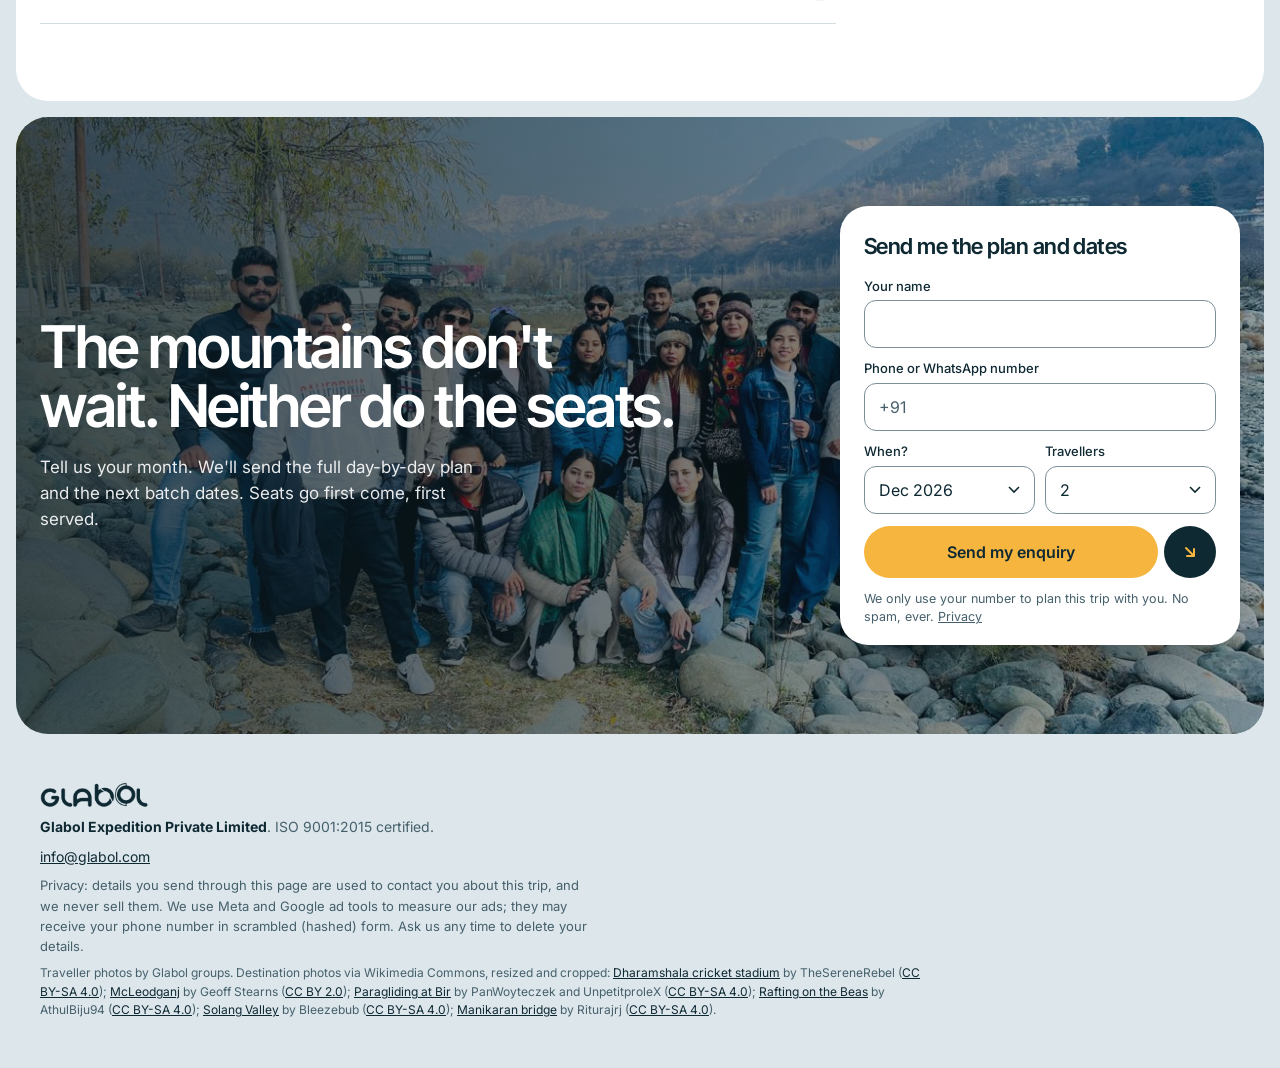
==== commit 8042b15b: "Ready to launch: drop draft markers, hide reviews, add CNAME The rating is confirmed for Himachal. R" ====
--- a/index.html
+++ b/index.html
@@ -10,16 +10,10 @@
   'https://www.googletagmanager.com/gtm.js?id='+i+dl;f.parentNode.insertBefore(j,f);
   })(window,document,'script','dataLayer','GTM-TTXFHSF9');</script>
   <!-- End Google Tag Manager -->
-  <!--
-    DRAFT. Every "TBC" on this page is waiting for the owner.
-    tools/build-zip.py lists them and won't build the upload while any remain.
-  -->
   <title>Himachal Backpacking Trip from ₹12,000 | Glabol</title>
-  <meta name="robots" content="noindex"><!-- TBC: delete this line at launch; it keeps the draft out of Google -->
   <meta name="description" content="A group trip for 18–35 year olds: 7 days from Delhi to Delhi with Dharamshala, McLeodganj, Bir Billing, Manali, Solang Valley and Kasol. ₹12,000 per person with the Volvo both ways, 4 nights' stay, breakfasts, dinners, river rafting and GST included.">
   <meta name="theme-color" content="#DCE6EB">
 
-  <!-- TBC: confirm the subdomain (himachal.glabol.com) -->
   <meta property="og:type" content="website">
   <meta property="og:title" content="Himachal Backpacking Trip from ₹12,000">
   <meta property="og:description" content="7 days from Delhi with a group of 18–35 year olds: Dharamshala, Bir Billing, Manali, the Atal Tunnel, Solang Valley and Kasol, with river rafting included.">
@@ -105,7 +99,6 @@
             <span class="ph" data-label=""><img src="images/avatar-2.jpg" alt="" width="80" height="80" onerror="this.remove()"></span>
             <span class="ph" data-label=""><img src="images/avatar-3.jpg" alt="" width="80" height="80" onerror="this.remove()"></span>
           </span>
-          <!-- TBC: confirm that 4.5/5 from 1,685 reviews covers Himachal too (also in the reviews heading) -->
           <p><strong>4.5/5</strong> from 1,685 reviews</p>
         </div>
         <dl class="hero-facts">
@@ -344,7 +337,9 @@
       <button type="button" class="dep-more" id="dep-more" hidden>Show all batch dates</button>
     </section>
 
-    <!-- ============ REVIEWS ============ -->
+    <!-- ============ REVIEWS ============
+         Hidden until there are three real reviews from Himachal travellers; never invent them.
+         To bring the section back, paste this between the batches and the FAQ, one review per blockquote:
     <section class="panel reviews" aria-labelledby="rev-title">
       <div class="section-head">
         <h2 id="rev-title">What the last groups said.</h2>
@@ -352,19 +347,12 @@
       </div>
       <div class="review-list">
         <blockquote class="review">
-          <p>TBC: a real review from a Himachal traveller, in their own words.</p>
-          <footer><span class="initials" aria-hidden="true">TBC</span><span><strong>TBC: name</strong> TBC: city, travelled month and year</span></footer>
+          <p>The review, in the traveller's own words.</p>
+          <footer><span class="initials" aria-hidden="true">AB</span><span><strong>First name and initial</strong> City, travelled Mon YYYY</span></footer>
         </blockquote>
-        <blockquote class="review">
-          <p>TBC: a second real review.</p>
-          <footer><span class="initials" aria-hidden="true">TBC</span><span><strong>TBC: name</strong> TBC: city, travelled month and year</span></footer>
-        </blockquote>
-        <blockquote class="review">
-          <p>TBC: a third real review.</p>
-          <footer><span class="initials" aria-hidden="true">TBC</span><span><strong>TBC: name</strong> TBC: city, travelled month and year</span></footer>
-        </blockquote>
-      </div>
-    </section>
+      </div>
+    </section>
+    -->
 
     <!-- ============ FAQ ============ -->
     <section class="panel faq" aria-labelledby="faq-title">
